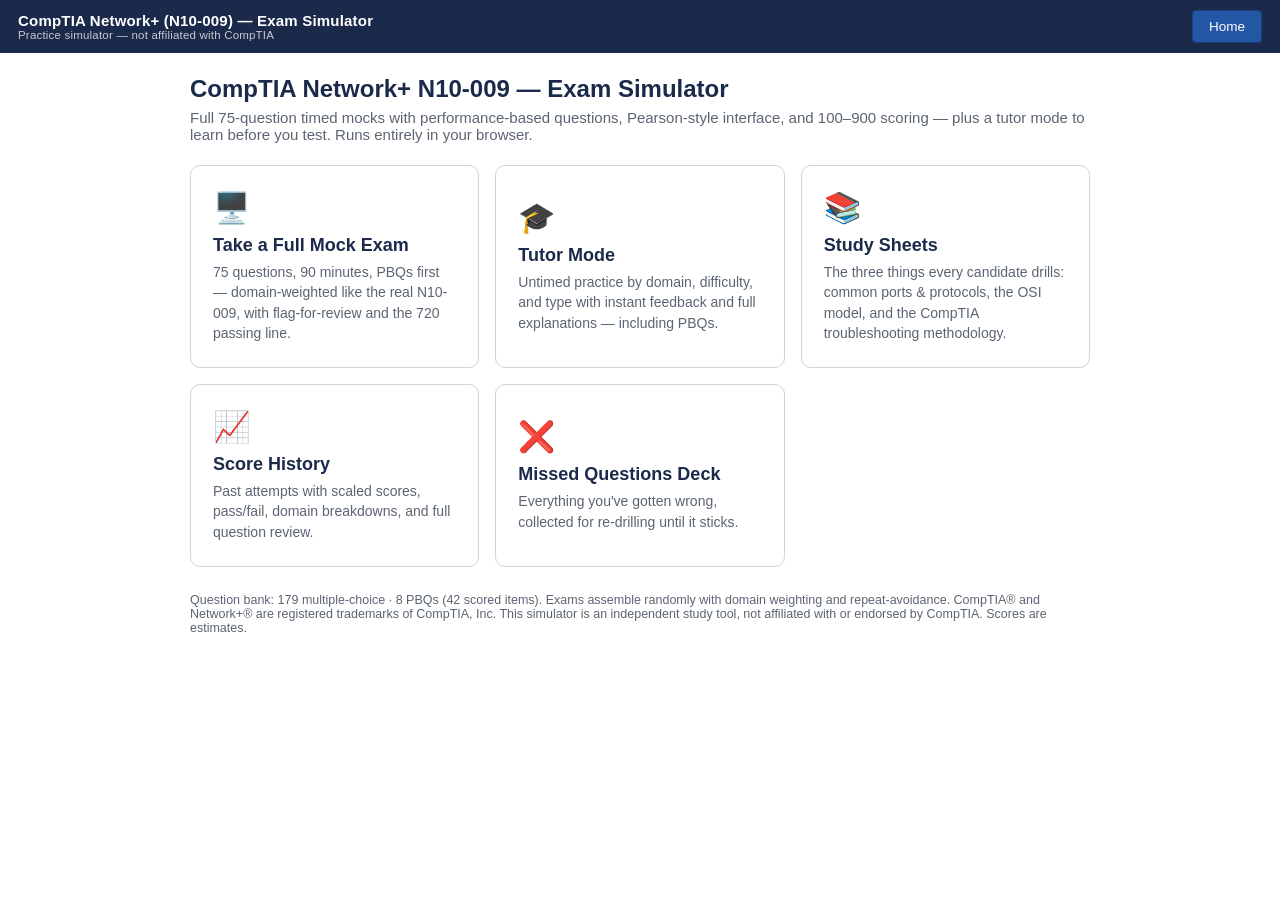
==== index.html @ 6cadab5e "Network+ N10-009 exam simulator: 75Q timed mocks with PBQs, tutor mode, 100-900 scoring" ====
<!DOCTYPE html>
<html lang="en">
<head>
<meta charset="UTF-8">
<meta name="viewport" content="width=device-width, initial-scale=1">
<title>Network+ Exam Simulator</title>
<link rel="stylesheet" href="css/style.css">
</head>
<body>
<div id="app"></div>

<!-- Question bank -->
<script src="data/d1-concepts.js"></script>
<script src="data/d2-implementation.js"></script>
<script src="data/d3-operations.js"></script>
<script src="data/d4-security.js"></script>
<script src="data/d5-troubleshooting.js"></script>
<script src="data/pbqs.js"></script>

<!-- App -->
<script src="js/scoring.js"></script>
<script src="js/pbq.js"></script>
<script src="js/exam.js"></script>
<script src="js/results.js"></script>
<script src="js/tutor.js"></script>
<script src="js/app.js"></script>
</body>
</html>
---- css/style.css ----
/* Network+ Exam Simulator — Pearson VUE-style UI */

:root {
  --head: #1b2a4a;
  --head-dark: #12203a;
  --accent: #2456a6;
  --accent-light: #3a6fc4;
  --strip: #eef1f5;
  --strip-border: #cdd4dd;
  --ink: #16181c;
  --muted: #5b6572;
  --paper: #ffffff;
  --page: #f4f6f8;
  --good: #1d7a3e;
  --bad: #b02a2a;
  --flag: #d97e00;
  --pass: #1d7a3e;
  --fail: #b02a2a;
}

* { box-sizing: border-box; }

html, body {
  margin: 0; padding: 0; height: 100%;
  font-family: "Segoe UI", Arial, Helvetica, sans-serif;
  font-size: 16px;
  color: var(--ink);
  background: var(--page);
}

#app { height: 100%; display: flex; flex-direction: column; }
button { font-family: inherit; cursor: pointer; }

/* ---------- header ---------- */

.topbar {
  background: var(--head);
  color: #fff;
  display: flex;
  align-items: center;
  justify-content: space-between;
  padding: 10px 18px;
  min-height: 52px;
  gap: 10px;
  flex-wrap: wrap;
}
.topbar .brand { font-size: 15px; font-weight: 600; letter-spacing: .2px; }
.topbar .brand small { display: block; font-weight: 400; font-size: 11.5px; opacity: .75; }
.topbar .meta { display: flex; gap: 22px; align-items: center; font-size: 14px; }
.topbar .meta .lbl { font-size: 11px; opacity: .75; display: block; }
.topbar .meta strong { font-variant-numeric: tabular-nums; }
.timer-low { color: #ffb3b3; animation: blink 1s steps(2) infinite; }
@keyframes blink { 50% { opacity: .4; } }

.tbtn {
  background: var(--accent);
  color: #fff;
  border: 1px solid #1a3f7d;
  border-radius: 4px;
  padding: 8px 16px;
  font-size: 13.5px;
}
.tbtn:hover { background: var(--accent-light); }

/* ---------- exam stage ---------- */

.stage { flex: 1; overflow: auto; background: var(--paper); }
.stage-inner { max-width: 960px; margin: 0 auto; padding: 22px 30px 90px; }

.flagrow {
  display: flex; align-items: center; gap: 8px;
  padding: 8px 0 14px; border-bottom: 1px solid var(--strip-border); margin-bottom: 18px;
  font-size: 14px; color: var(--muted);
}
.flagrow input { width: 17px; height: 17px; accent-color: var(--flag); }
.flagrow label { cursor: pointer; user-select: none; }
.flagrow .qnum { margin-left: auto; font-weight: 600; color: var(--ink); }

.qtext { font-size: 16.5px; line-height: 1.6; }
.qtext p { margin: 0 0 12px; }
.selecttwo { font-weight: 700; }

.terminal {
  background: #101418; color: #d7e2ea;
  font-family: Consolas, "Courier New", monospace;
  font-size: 13.5px; line-height: 1.5;
  border-radius: 6px; padding: 14px 16px; margin: 12px 0;
  white-space: pre; overflow-x: auto;
}

.figure { text-align: center; margin: 14px 0; }
.figure svg { max-width: 100%; height: auto; }

/* ---------- choices ---------- */

.choices { margin-top: 16px; display: flex; flex-direction: column; gap: 5px; }
.choice {
  display: flex; align-items: flex-start; gap: 12px;
  padding: 10px 12px;
  border: 1px solid var(--strip-border);
  border-radius: 5px;
  background: #fff;
  font-size: 15.5px; line-height: 1.45;
  text-align: left; width: 100%;
  color: var(--ink);
}
.choice:hover { background: #f2f6fb; }
.choice.selected { background: #dcebfa; border-color: #8db4e2; }
.choice .letter {
  flex: 0 0 auto; width: 26px; height: 26px; border-radius: 50%;
  border: 2px solid #556; display: flex; align-items: center; justify-content: center;
  font-size: 13px; font-weight: 700; background: #fff;
}
.choice.multi .letter { border-radius: 5px; }
.choice.selected .letter { background: var(--head); color: #fff; border-color: var(--head); }
.choice.correct { background: #e2f3e6; border-color: #8fc79c; }
.choice.wrongpick { background: #fbe3e3; border-color: #e2a9a9; }

/* ---------- PBQ ---------- */

.pbq-title { font-size: 18px; font-weight: 700; margin: 0 0 10px; color: var(--head); }
.pbq-note { font-size: 13px; color: var(--muted); font-style: italic; margin-bottom: 14px; }
.pbq-items { margin-top: 18px; display: flex; flex-direction: column; gap: 12px; }
.pbq-item {
  display: grid; grid-template-columns: minmax(180px, 1fr) minmax(200px, 1.2fr);
  gap: 14px; align-items: center;
  padding: 10px 14px;
  border: 1px solid var(--strip-border); border-radius: 6px; background: #fafbfd;
  font-size: 15px;
}
.pbq-item select, .pbq-item input[type=text] {
  font-size: 14.5px; padding: 8px 10px;
  border: 1.5px solid #9aa5b2; border-radius: 4px; background: #fff; width: 100%;
}
.pbq-item.ok { border-color: #8fc79c; background: #eef8f0; }
.pbq-item.bad { border-color: #e2a9a9; background: #fdf1f1; }
.pbq-item .verdict { font-size: 13px; font-weight: 700; }
.pbq-item .verdict.ok { color: var(--good); }
.pbq-item .verdict.bad { color: var(--bad); }
@media (max-width: 640px) { .pbq-item { grid-template-columns: 1fr; } }

/* ---------- footer nav ---------- */

.examfoot {
  position: sticky; bottom: 0;
  background: var(--strip);
  border-top: 1px solid var(--strip-border);
  display: flex; justify-content: space-between; align-items: center;
  padding: 12px 22px;
  gap: 10px;
}
.examfoot .grp { display: flex; gap: 10px; }
.fbtn {
  background: #fff; color: var(--head);
  border: 1.5px solid var(--head);
  border-radius: 5px; padding: 10px 22px;
  font-size: 14.5px; font-weight: 600;
}
.fbtn:hover:not(:disabled) { background: #e8eef7; }
.fbtn:disabled { opacity: .4; cursor: default; }
.fbtn.primary { background: var(--head); color: #fff; }
.fbtn.primary:hover { background: var(--head-dark); }
.fbtn.danger { border-color: var(--bad); color: var(--bad); }
.fbtn.danger:hover { background: #fbe9e9; }

/* ---------- review screen ---------- */

.rev-filters { display: flex; gap: 8px; margin: 14px 0; flex-wrap: wrap; }
.rev-filters button {
  border: 1.5px solid var(--strip-border); background: #fff;
  border-radius: 999px; padding: 7px 18px; font-size: 13.5px;
}
.rev-filters button.on { background: var(--head); color: #fff; border-color: var(--head); }

.rev-grid { display: grid; grid-template-columns: repeat(auto-fill, minmax(150px, 1fr)); gap: 8px; }
.rev-cell {
  border: 1px solid var(--strip-border); border-radius: 6px;
  padding: 10px 12px; background: #fff; text-align: left;
  font-size: 13.5px; line-height: 1.4;
}
.rev-cell:hover { background: #f2f6fb; }
.rev-cell .st { display: block; font-size: 12px; color: var(--muted); }
.rev-cell.answered .st { color: var(--good); }
.rev-cell.incomplete .st { color: var(--bad); font-weight: 600; }
.rev-cell .fl { color: var(--flag); }

/* ---------- generic screens ---------- */

.screen-title { font-size: 24px; margin: 0 0 6px; color: var(--head); }
.screen-sub { color: var(--muted); margin: 0 0 22px; font-size: 15px; }

.card {
  background: #fff; border: 1px solid var(--strip-border); border-radius: 8px;
  padding: 20px 24px; margin-bottom: 16px;
}
.card h3 { margin: 0 0 10px; font-size: 16.5px; color: var(--head); }
.card p, .card li { font-size: 14.5px; line-height: 1.55; }

.bigbtn {
  background: var(--head); color: #fff; border: none; border-radius: 6px;
  padding: 13px 26px; font-size: 15.5px; font-weight: 600;
}
.bigbtn:hover { background: var(--head-dark); }
.bigbtn.secondary { background: #fff; color: var(--head); border: 2px solid var(--head); }
.bigbtn.secondary:hover { background: #eef2f8; }
.btnrow { display: flex; gap: 12px; margin-top: 20px; flex-wrap: wrap; }

.home-grid { display: grid; grid-template-columns: repeat(auto-fit, minmax(250px, 1fr)); gap: 16px; margin-top: 22px; }
.home-tile {
  background: #fff; border: 1px solid var(--strip-border); border-radius: 10px;
  padding: 24px 22px; text-align: left; cursor: pointer;
  transition: box-shadow .12s, transform .12s;
}
.home-tile:hover { box-shadow: 0 4px 14px rgba(27,42,74,.18); transform: translateY(-2px); }
.home-tile .em { font-size: 30px; }
.home-tile h3 { margin: 10px 0 6px; color: var(--head); font-size: 18px; }
.home-tile p { margin: 0; color: var(--muted); font-size: 14px; line-height: 1.45; }

/* ---------- modal ---------- */

.modal-veil {
  position: fixed; inset: 0; background: rgba(10,16,30,.55);
  display: flex; align-items: center; justify-content: center; z-index: 100; padding: 20px;
}
.modal {
  background: #fff; border-radius: 8px; max-width: 620px; width: 100%;
  max-height: 84vh; overflow: auto; padding: 24px 28px;
  box-shadow: 0 12px 40px rgba(0,0,0,.35);
}
.modal h3 { margin: 0 0 12px; color: var(--head); }
.modal p, .modal li { font-size: 14.5px; line-height: 1.55; }

/* ---------- results ---------- */

.passbanner {
  border-radius: 10px; padding: 22px 26px; margin: 16px 0;
  color: #fff; display: flex; justify-content: space-between; align-items: center; flex-wrap: wrap; gap: 10px;
}
.passbanner.pass { background: var(--pass); }
.passbanner.fail { background: var(--fail); }
.passbanner .big { font-size: 34px; font-weight: 800; }
.passbanner .sub { font-size: 14px; opacity: .9; }

.score-cards { display: grid; grid-template-columns: repeat(auto-fit, minmax(170px, 1fr)); gap: 14px; margin: 18px 0; }
.score-card { background: #fff; border: 1px solid var(--strip-border); border-radius: 10px; padding: 16px 18px; text-align: center; }
.score-card .lbl { font-size: 12.5px; color: var(--muted); text-transform: uppercase; letter-spacing: .5px; }
.score-card .val { font-size: 34px; font-weight: 700; color: var(--head); line-height: 1.2; }
.score-card .pct { font-size: 13px; color: var(--muted); }

.tbar-row { display: grid; grid-template-columns: 230px 1fr 90px; align-items: center; gap: 10px; margin-bottom: 8px; font-size: 14px; }
.tbar-track { background: #e6eaef; border-radius: 4px; height: 16px; overflow: hidden; }
.tbar-fill { height: 100%; background: var(--accent); border-radius: 4px 0 0 4px; }
@media (max-width: 620px) { .tbar-row { grid-template-columns: 1fr; gap: 4px; } }

.rev-item { border: 1px solid var(--strip-border); border-radius: 8px; padding: 16px 20px; margin-bottom: 14px; background: #fff; }
.rev-item .rhead { display: flex; gap: 10px; align-items: baseline; margin-bottom: 8px; flex-wrap: wrap; font-size: 13.5px; color: var(--muted); }
.rev-item .rhead .ok { color: var(--good); font-weight: 700; }
.rev-item .rhead .no { color: var(--bad); font-weight: 700; }
.rev-item .rhead .part { color: var(--flag); font-weight: 700; }
.expl { background: #f4f8fc; border-left: 4px solid var(--accent); padding: 10px 14px; margin-top: 10px; font-size: 14.5px; line-height: 1.55; }
.expl .tip { margin-top: 8px; color: #6b4e00; }

.attempt-row { display: flex; justify-content: space-between; align-items: center; background: #fff; border: 1px solid var(--strip-border); border-radius: 8px; padding: 12px 18px; margin-bottom: 10px; font-size: 14.5px; gap: 10px; flex-wrap: wrap; }
.linkish { background: none; border: none; color: var(--accent); text-decoration: underline; font-size: 13.5px; padding: 2px 4px; }

/* ---------- tutor ---------- */

.tutor-filters { display: flex; gap: 12px; flex-wrap: wrap; margin: 14px 0 6px; }
.tutor-filters select { font-size: 14.5px; padding: 7px 10px; border: 1px solid var(--strip-border); border-radius: 5px; background: #fff; }
.feedback-banner { border-radius: 6px; padding: 10px 16px; font-weight: 700; margin-top: 16px; font-size: 15.5px; }
.feedback-banner.good { background: #e2f3e6; color: var(--good); }
.feedback-banner.bad { background: #fbe3e3; color: var(--bad); }
.feedback-banner.part { background: #fdf3e2; color: #8a5a00; }

.pill { display: inline-block; font-size: 12px; padding: 2px 10px; border-radius: 999px; background: var(--strip); color: #334; margin-right: 6px; }

.sheet-table { border-collapse: collapse; width: 100%; font-size: 14px; margin: 10px 0; }
.sheet-table th, .sheet-table td { border: 1px solid var(--strip-border); padding: 6px 12px; text-align: left; }
.sheet-table th { background: var(--strip); }

.footnote { color: var(--muted); font-size: 12.5px; margin-top: 26px; }
.trend svg { width: 100%; height: auto; display: block; }
.hidden { display: none !important; }
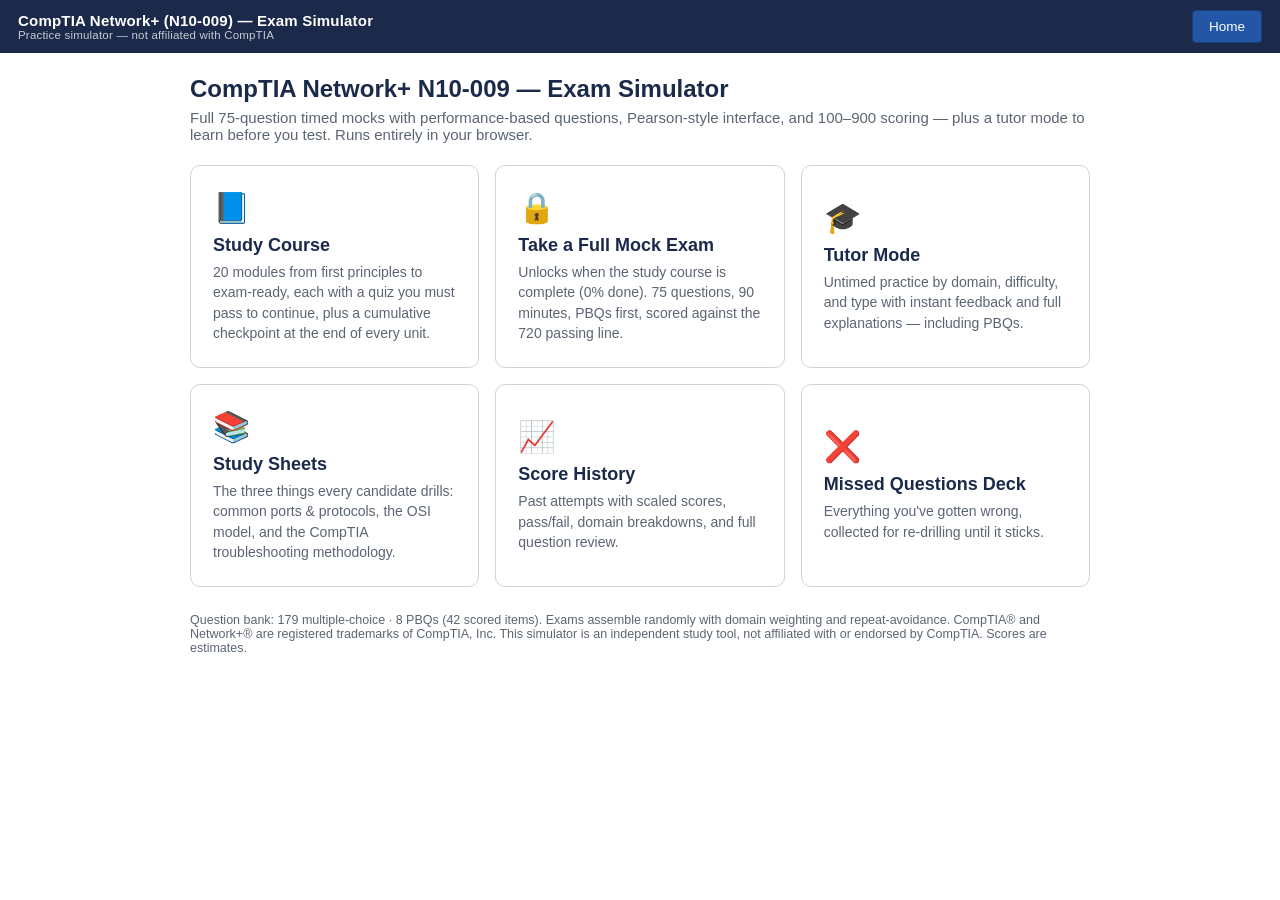
==== commit 096fc497: "Add 20-module study course with gated progression and cumulative checkpoints" ====
--- a/index.html
+++ b/index.html
@@ -17,12 +17,20 @@
 <script src="data/d5-troubleshooting.js"></script>
 <script src="data/pbqs.js"></script>
 
+<!-- Study course -->
+<script src="data/course-u1.js"></script>
+<script src="data/course-u2.js"></script>
+<script src="data/course-u3.js"></script>
+<script src="data/course-u4.js"></script>
+<script src="data/course-u5.js"></script>
+
 <!-- App -->
 <script src="js/scoring.js"></script>
 <script src="js/pbq.js"></script>
 <script src="js/exam.js"></script>
 <script src="js/results.js"></script>
 <script src="js/tutor.js"></script>
+<script src="js/course.js"></script>
 <script src="js/app.js"></script>
 </body>
 </html>
--- a/css/style.css
+++ b/css/style.css
@@ -281,3 +281,65 @@
 .footnote { color: var(--muted); font-size: 12.5px; margin-top: 26px; }
 .trend svg { width: 100%; height: auto; display: block; }
 .hidden { display: none !important; }
+
+/* ---------- course: syllabus rows ---------- */
+
+.mod-list { display: flex; flex-direction: column; gap: 6px; margin-top: 12px; }
+.mod-row {
+  display: flex; align-items: center; gap: 14px;
+  width: 100%; text-align: left;
+  padding: 12px 14px;
+  border: 1px solid var(--strip-border); border-radius: 7px;
+  background: #fff; font-size: 15px; color: var(--ink);
+}
+.mod-row:hover:not(.locked) { background: #f2f6fb; border-color: var(--accent); }
+.mod-row.locked { opacity: .55; cursor: not-allowed; background: #fafbfc; }
+.mod-row.done { background: #f2faf4; border-color: #b7ddc2; }
+.mod-row.next { border-color: var(--accent); border-width: 2px; box-shadow: 0 1px 6px rgba(36,86,166,.15); }
+.mod-ic { flex: 0 0 auto; width: 28px; height: 28px; border-radius: 50%; display: flex; align-items: center; justify-content: center; font-size: 13px; background: var(--strip); }
+.mod-row.done .mod-ic { background: var(--good); color: #fff; }
+.mod-row.next .mod-ic { background: var(--accent); color: #fff; }
+.mod-mid { flex: 1; display: flex; flex-direction: column; gap: 2px; min-width: 0; }
+.mod-title { font-weight: 600; }
+.mod-meta { font-size: 12.5px; color: var(--muted); }
+.mod-st { flex: 0 0 auto; font-size: 12.5px; color: var(--muted); font-weight: 600; }
+.mod-row.done .mod-st { color: var(--good); }
+
+/* ---------- course: lesson body ---------- */
+
+.lesson { font-size: 16px; line-height: 1.7; color: var(--ink); max-width: 760px; }
+.lesson h2 { font-size: 21px; color: var(--head); margin: 30px 0 10px; padding-bottom: 6px; border-bottom: 2px solid var(--strip); }
+.lesson h3 { font-size: 17px; color: var(--head); margin: 22px 0 8px; }
+.lesson p { margin: 0 0 14px; }
+.lesson ul, .lesson ol { margin: 0 0 14px; padding-left: 24px; }
+.lesson li { margin-bottom: 7px; }
+.lesson code {
+  background: #eef1f5; border: 1px solid #dde3ea; border-radius: 3px;
+  padding: 1px 6px; font-family: Consolas, monospace; font-size: 14px;
+}
+.lesson table { border-collapse: collapse; width: 100%; margin: 14px 0; font-size: 14.5px; }
+.lesson th, .lesson td { border: 1px solid var(--strip-border); padding: 7px 12px; text-align: left; vertical-align: top; }
+.lesson th { background: var(--strip); font-weight: 700; }
+.lesson .keybox {
+  background: #f4f8fc; border-left: 4px solid var(--accent);
+  padding: 12px 16px; margin: 16px 0; border-radius: 0 6px 6px 0;
+}
+.lesson .keybox strong:first-child { color: var(--head); }
+.lesson .warnbox {
+  background: #fdf6e9; border-left: 4px solid var(--flag);
+  padding: 12px 16px; margin: 16px 0; border-radius: 0 6px 6px 0;
+}
+.lesson .exambox {
+  background: #f2faf4; border-left: 4px solid var(--good);
+  padding: 12px 16px; margin: 16px 0; border-radius: 0 6px 6px 0;
+}
+.lesson .terminal { margin: 14px 0; }
+.lesson blockquote {
+  margin: 14px 0; padding: 10px 18px;
+  border-left: 3px solid var(--strip-border); color: var(--muted); font-style: italic;
+}
+.lesson .worked {
+  border: 1px solid var(--strip-border); border-radius: 8px;
+  padding: 14px 18px; margin: 16px 0; background: #fbfcfd;
+}
+.lesson .worked h4 { margin: 0 0 8px; font-size: 15px; color: var(--head); }
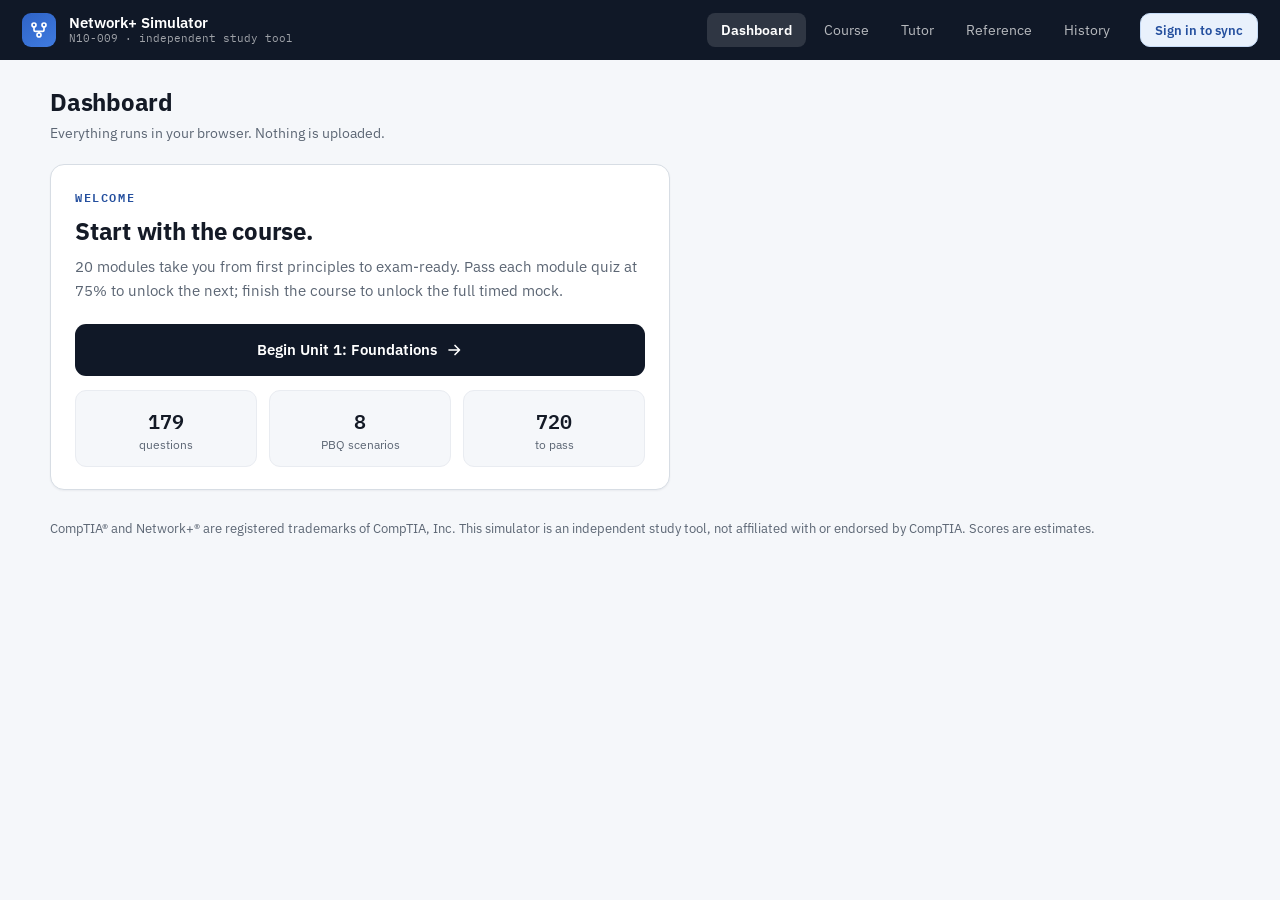
==== commit ecb2765f: "Port study-sync client to Network+: verbatim sync.js plus five app touches" ====
--- a/index.html
+++ b/index.html
@@ -31,6 +31,7 @@
 <script src="js/results.js"></script>
 <script src="js/tutor.js"></script>
 <script src="js/course.js"></script>
+<script src="js/sync.js"></script>
 <script src="js/app.js"></script>
 </body>
 </html>
--- a/css/style.css
+++ b/css/style.css
@@ -1,345 +1,1172 @@
-/* Network+ Exam Simulator — Pearson VUE-style UI */
+/* Network+ Exam Simulator - design system
+   Two modes, two temperatures: study is warm and motivating, exam is quiet and
+   strict. Values match the high-fidelity design source screen for screen.
+   Fonts are bundled locally (fonts/), no CDN, no network at runtime. */
+
+/* ================= fonts ================= */
+
+@font-face { font-family: "IBM Plex Sans"; font-style: normal; font-weight: 400;
+  src: url("../fonts/ibm-plex-sans-400.woff2") format("woff2"); font-display: swap; }
+@font-face { font-family: "IBM Plex Sans"; font-style: normal; font-weight: 500;
+  src: url("../fonts/ibm-plex-sans-500.woff2") format("woff2"); font-display: swap; }
+@font-face { font-family: "IBM Plex Sans"; font-style: normal; font-weight: 600;
+  src: url("../fonts/ibm-plex-sans-600.woff2") format("woff2"); font-display: swap; }
+@font-face { font-family: "IBM Plex Sans"; font-style: normal; font-weight: 700;
+  src: url("../fonts/ibm-plex-sans-700.woff2") format("woff2"); font-display: swap; }
+@font-face { font-family: "IBM Plex Mono"; font-style: normal; font-weight: 400;
+  src: url("../fonts/ibm-plex-mono-400.woff2") format("woff2"); font-display: swap; }
+@font-face { font-family: "IBM Plex Mono"; font-style: normal; font-weight: 500;
+  src: url("../fonts/ibm-plex-mono-500.woff2") format("woff2"); font-display: swap; }
+@font-face { font-family: "IBM Plex Mono"; font-style: normal; font-weight: 600;
+  src: url("../fonts/ibm-plex-mono-600.woff2") format("woff2"); font-display: swap; }
+
+/* ================= tokens ================= */
 
 :root {
-  --head: #1b2a4a;
-  --head-dark: #12203a;
-  --accent: #2456a6;
-  --accent-light: #3a6fc4;
-  --strip: #eef1f5;
-  --strip-border: #cdd4dd;
-  --ink: #16181c;
-  --muted: #5b6572;
   --paper: #ffffff;
-  --page: #f4f6f8;
-  --good: #1d7a3e;
-  --bad: #b02a2a;
-  --flag: #d97e00;
-  --pass: #1d7a3e;
-  --fail: #b02a2a;
-}
+  --sub: #f5f7fa;
+  --sub2: #eef1f6;
+  --faint: #e9ecf1;
+  --line: #d7dde4;
+  --page: #dde2e9;
+
+  --ink: #141a26;
+  --muted: #5c6674;
+
+  --headink: #101827;
+  --headink2: #1b2740;
+  --exam-head: #0d1420;
+
+  --accent: #2f63c6;
+  --accent2: #244f9e;
+  --accentsoft: #e9f1fc;
+  --accent-border: #c6dbf6;
+
+  --good: #177a44;  --goodsoft: #e6f4ec;  --good-border: #b6ddc4;
+  --good-tint: #f4faf6; --good-chip: #cfe8d8; --good-row: #d6ebdd;
+  --bad: #b32d2d;   --badsoft: #fbeaea;   --bad-border: #e2b4b4;
+  --amber: #b0710a; --ambersoft: #fbf1dd; --amber-border: #ecd3a2;
+  --amber-soft-border: #f0d9b3;
+  --teal: #127a86;
+
+  --r-frame: 16px; --r-card: 14px; --r-ctl: 10px; --r-input: 8px; --r-pill: 999px;
+
+  --shadow-card: 0 1px 2px rgba(16, 24, 40, .05);
+  --shadow-frame: 0 1px 2px rgba(16, 24, 40, .05), 0 18px 40px -20px rgba(16, 24, 40, .22);
+  --shadow-modal: 0 24px 60px rgba(0, 0, 0, .4);
+
+  --focus-ring: 0 0 0 3px rgba(47, 99, 198, .45);
+
+  --mo-micro: 130ms;
+  --mo-state: 220ms;
+  --mo-screen: 300ms;
+  --ease-out: cubic-bezier(.2, .7, .3, 1);
+  --ease-in: cubic-bezier(.5, 0, .8, .4);
+
+  --font-sans: "IBM Plex Sans", system-ui, -apple-system, "Segoe UI", Roboto, sans-serif;
+  --font-mono: "IBM Plex Mono", ui-monospace, Consolas, "Courier New", monospace;
+}
+
+/* ================= base ================= */
 
 * { box-sizing: border-box; }
 
 html, body {
   margin: 0; padding: 0; height: 100%;
-  font-family: "Segoe UI", Arial, Helvetica, sans-serif;
+  font-family: var(--font-sans);
   font-size: 16px;
   color: var(--ink);
-  background: var(--page);
+  background: var(--sub);
+  -webkit-font-smoothing: antialiased;
 }
 
 #app { height: 100%; display: flex; flex-direction: column; }
+
 button { font-family: inherit; cursor: pointer; }
-
-/* ---------- header ---------- */
-
-.topbar {
-  background: var(--head);
-  color: #fff;
-  display: flex;
-  align-items: center;
-  justify-content: space-between;
-  padding: 10px 18px;
-  min-height: 52px;
-  gap: 10px;
-  flex-wrap: wrap;
-}
-.topbar .brand { font-size: 15px; font-weight: 600; letter-spacing: .2px; }
-.topbar .brand small { display: block; font-weight: 400; font-size: 11.5px; opacity: .75; }
-.topbar .meta { display: flex; gap: 22px; align-items: center; font-size: 14px; }
-.topbar .meta .lbl { font-size: 11px; opacity: .75; display: block; }
-.topbar .meta strong { font-variant-numeric: tabular-nums; }
-.timer-low { color: #ffb3b3; animation: blink 1s steps(2) infinite; }
-@keyframes blink { 50% { opacity: .4; } }
-
-.tbtn {
-  background: var(--accent);
-  color: #fff;
-  border: 1px solid #1a3f7d;
-  border-radius: 4px;
-  padding: 8px 16px;
-  font-size: 13.5px;
-}
-.tbtn:hover { background: var(--accent-light); }
-
-/* ---------- exam stage ---------- */
-
-.stage { flex: 1; overflow: auto; background: var(--paper); }
-.stage-inner { max-width: 960px; margin: 0 auto; padding: 22px 30px 90px; }
-
+input, select, textarea { font-family: inherit; }
+
+:focus-visible { outline: none; box-shadow: var(--focus-ring); border-radius: 6px; }
+button:disabled { opacity: .5; cursor: not-allowed; }
+
+.icon { flex: 0 0 auto; }
+.mono { font-family: var(--font-mono); }
+.hidden { display: none !important; }
+
+/* ================= study chrome ================= */
+
+.tophead {
+  display: flex; align-items: center; justify-content: space-between;
+  gap: 16px; padding: 0 22px; height: 60px; flex: 0 0 auto;
+  background: var(--headink); color: #fff;
+}
+.tophead .brandwrap { display: flex; align-items: center; gap: 13px; min-width: 0; }
+.tophead .logo {
+  width: 34px; height: 34px; flex: 0 0 auto; border-radius: 9px;
+  background: linear-gradient(150deg, var(--accent), #3f7be0);
+  display: flex; align-items: center; justify-content: center; color: #fff;
+}
+.tophead .names { line-height: 1.15; min-width: 0; }
+.tophead .pname { font-size: 14.5px; font-weight: 600; white-space: nowrap; }
+.tophead .psub {
+  font-family: var(--font-mono); font-size: 11px;
+  opacity: .6; white-space: nowrap;
+}
+.topnav { display: flex; align-items: center; gap: 4px; flex-wrap: wrap; }
+.topnav button {
+  background: none; border: none; color: rgba(255, 255, 255, .7);
+  font-size: 13.5px; padding: 8px 14px; border-radius: 8px;
+  transition: background var(--mo-micro) var(--ease-out), color var(--mo-micro) var(--ease-out);
+}
+.topnav button:hover { color: #fff; background: rgba(255, 255, 255, .08); }
+.topnav button.on { background: rgba(255, 255, 255, .13); color: #fff; font-weight: 600; }
+
+/* ---- sync ---- */
+.topright { display: flex; align-items: center; gap: 16px; min-width: 0; }
+.syncwrap { display: flex; align-items: center; gap: 10px; }
+.syncwrap .syncbtn { min-height: 34px; padding: 7px 14px; font-size: 13px; }
+.syncwrap .syncnote {
+  font-family: var(--font-mono); font-size: 11px; color: var(--amber);
+  white-space: nowrap;
+}
+.syncpill {
+  display: inline-flex; align-items: center; gap: 8px;
+  background: rgba(255, 255, 255, .08); border: 1px solid rgba(255, 255, 255, .14);
+  color: #fff; border-radius: var(--r-pill); padding: 6px 13px 6px 11px;
+  font-size: 13px; font-weight: 600; max-width: 190px;
+  transition: background var(--mo-micro) var(--ease-out);
+}
+.syncpill:hover { background: rgba(255, 255, 255, .14); }
+.syncpill .u { overflow: hidden; text-overflow: ellipsis; white-space: nowrap; }
+.syncpill .dot { width: 8px; height: 8px; border-radius: 50%; flex: 0 0 auto; background: var(--muted); }
+.syncpill .dot.idle { background: var(--good); }
+.syncpill .dot.offline { background: var(--muted); }
+.syncpill .dot.error { background: var(--bad); }
+.syncpill .dot.syncing { background: var(--amber); animation: syncpulse 1s var(--ease-out) infinite; }
+@keyframes syncpulse { 50% { opacity: .3; } }
+
+/* auth modal (Task 6) */
+.authtabs { display: flex; gap: 6px; margin-bottom: 16px; }
+.authtabs button {
+  flex: 1; padding: 9px; border-radius: var(--r-input); border: 1px solid var(--line);
+  background: var(--sub); color: var(--muted); font-size: 13.5px; font-weight: 600;
+}
+.authtabs button.on { background: var(--accentsoft); border-color: var(--accent-border); color: var(--accent2); }
+.authfield { margin-bottom: 12px; }
+.authfield label { display: block; font-size: 12.5px; font-weight: 600; color: var(--ink); margin-bottom: 5px; }
+.authfield input {
+  width: 100%; padding: 10px 12px; border: 1px solid var(--line);
+  border-radius: var(--r-input); font-size: 14px; background: var(--paper); color: var(--ink);
+}
+/* segmented six-cell PIN entry: cells are visual only; one opacity:0 input
+   sits over the whole row as the source of truth + full-width hit target */
+.pinfield .pin-wrap { position: relative; display: inline-block; }
+.pin-cells { display: flex; gap: 8px; }
+.pin-cell {
+  width: 42px; height: 42px;
+  display: flex; align-items: center; justify-content: center;
+  border: 1px solid var(--line); background: var(--paper);
+  border-radius: var(--r-input);
+  font-family: var(--font-mono); font-size: 20px; line-height: 1; color: var(--ink);
+  transition: border-color var(--mo-micro) var(--ease-out), box-shadow var(--mo-micro) var(--ease-out),
+    background-color var(--mo-micro) var(--ease-out);
+}
+/* masked cell: larger, soft-gray dot (bank PIN-pad look). The briefly-revealed
+   real digit keeps the base --ink color + 20px size for contrast. */
+.pin-cell.masked { color: var(--muted); font-size: 30px; }
+.pin-cell.active { border-color: var(--accent); background: var(--accentsoft); box-shadow: var(--focus-ring); }
+.pin-wrap input.pin-input {
+  position: absolute; inset: 0; width: 100%; height: 100%;
+  margin: 0; padding: 0; border: 0; background: transparent;
+  opacity: 0; caret-color: transparent; cursor: text; font-size: 16px; /* 16px avoids iOS focus zoom */
+}
+.autherr { color: var(--bad); font-size: 12.5px; margin: 4px 0 0; min-height: 1em; }
+.authlink { margin-top: 4px; }
+.ts-container { margin: 10px 0; min-height: 0; }
+.recovery-code {
+  font-family: var(--font-mono); font-size: 22px; font-weight: 600; letter-spacing: .12em;
+  text-align: center; padding: 16px; margin: 14px 0;
+  background: var(--sub); border: 1px solid var(--line); border-radius: var(--r-input);
+  word-break: break-all;
+}
+.recovery-warn { color: var(--amber); font-size: 13px; }
+.syncmeta { color: var(--muted); font-size: 13px; }
+
+/* breadcrumb bar */
+.crumb {
+  display: flex; align-items: center; gap: 11px;
+  height: 56px; flex: 0 0 auto; padding: 0 22px;
+  background: var(--headink); color: #fff; font-size: 13.5px;
+}
+.crumb button {
+  display: inline-flex; align-items: center; gap: 8px;
+  background: none; border: none; color: rgba(255, 255, 255, .6);
+  font-size: 13.5px; padding: 6px 6px; border-radius: 7px;
+}
+.crumb button:hover { color: #fff; background: rgba(255, 255, 255, .08); }
+.crumb .sep { opacity: .4; }
+.crumb .cur { font-weight: 600; }
+.crumb .right {
+  margin-left: auto; font-family: var(--font-mono);
+  font-size: 12px; opacity: .75;
+}
+
+/* exam chrome: flat, quieter */
+.examhead {
+  display: flex; align-items: center; justify-content: space-between;
+  gap: 16px; padding: 0 22px; height: 54px; flex: 0 0 auto;
+  background: var(--exam-head); color: #fff;
+}
+.examhead .etitle { font-size: 13.5px; font-weight: 600; }
+.examhead .enote {
+  font-family: var(--font-mono); font-size: 10.5px;
+  color: rgba(255, 255, 255, .45);
+}
+.examhead .readouts { display: flex; align-items: center; gap: 26px; }
+.examhead .ro { text-align: right; }
+.examhead .ro .lbl {
+  display: block; font-size: 10px; text-transform: uppercase;
+  letter-spacing: .1em; color: rgba(255, 255, 255, .5);
+}
+.examhead .ro .val {
+  font-family: var(--font-mono); font-size: 18px; font-weight: 600;
+  font-variant-numeric: tabular-nums;
+}
+.timer-low { color: #ff9a9a; font-weight: 700; animation: blink 1s steps(2) infinite; }
+.timer-low-lbl { color: #ffb3b3 !important; }
+@keyframes blink { 50% { opacity: .32; } }
+
+/* 3px progress hairline */
+.hairline { height: 3px; flex: 0 0 auto; background: #e3e7ec; }
+.hairline > i {
+  display: block; height: 100%; background: var(--accent);
+  transition: width var(--mo-state) var(--ease-out);
+}
+
+/* low-time live banner, sits under the hairline */
+.lowtime {
+  display: flex; align-items: center; gap: 10px; flex: 0 0 auto;
+  background: var(--badsoft); border-bottom: 1px solid var(--bad-border);
+  color: var(--bad); padding: 11px 22px;
+  font-size: 13.5px; font-weight: 600;
+}
+
+/* ================= stage ================= */
+
+.stage { flex: 1; overflow: auto; background: var(--sub); }
+.stage-inner { max-width: 980px; margin: 0 auto; padding: 26px 30px 40px; }
+.stage-inner.wide { max-width: 1240px; }
+.stage-inner.reader { max-width: 800px; padding: 34px 30px 40px; }
+.screen-in { animation: dashin var(--mo-screen) var(--ease-out) both; }
+@keyframes dashin { from { opacity: 0; transform: translateY(8px); } }
+
+.screen-title { font-size: 24px; font-weight: 700; letter-spacing: -.01em; margin: 0 0 4px; }
+/* Headings receive focus on screen change for screen-reader users; that should
+   move the cursor, not paint a focus ring. */
+.screen-title:focus, .screen-title:focus-visible,
+.lesson-h1:focus, .lesson-h1:focus-visible { outline: none; box-shadow: none; }
+.screen-sub { color: var(--muted); font-size: 14px; line-height: 1.6; margin: 0 0 20px; }
+.footnote { color: var(--muted); font-size: 12.5px; line-height: 1.6; margin-top: 28px; }
+.eyebrow {
+  font-family: var(--font-mono); font-size: 11.5px; font-weight: 600;
+  text-transform: uppercase; letter-spacing: .14em; color: var(--accent2);
+}
+
+/* ================= buttons ================= */
+
+.btn {
+  display: inline-flex; align-items: center; justify-content: center; gap: 9px;
+  min-height: 44px; padding: 13px 20px;
+  border-radius: var(--r-ctl); border: 1px solid transparent;
+  background: var(--headink); color: #fff;
+  font-size: 14.5px; font-weight: 600; line-height: 1;
+  transition: background var(--mo-micro) var(--ease-out),
+              border-color var(--mo-micro) var(--ease-out);
+}
+.btn:hover:not(:disabled) { background: #1c2740; }
+.btn.exam { background: var(--exam-head); }
+.btn.exam:hover:not(:disabled) { background: #18202f; }
+.btn.secondary { background: var(--paper); border-color: var(--line); color: var(--ink); }
+.btn.secondary:hover:not(:disabled) { background: #f2f6fb; }
+.btn.soft { background: var(--accentsoft); border-color: var(--accent-border); color: var(--accent2); }
+.btn.soft:hover:not(:disabled) { background: #ddebfb; }
+.btn.accent { background: var(--accent); color: #fff; }
+.btn.accent:hover:not(:disabled) { background: var(--accent2); }
+.btn.danger { background: var(--bad); color: #fff; }
+.btn.danger:hover:not(:disabled) { background: #9d2626; }
+.btn.danger-outline { background: var(--paper); border-color: var(--bad-border); color: var(--bad); }
+.btn.danger-outline:hover:not(:disabled) { background: var(--badsoft); }
+.btn.good { background: var(--good); color: #fff; }
+.btn.good:hover:not(:disabled) { background: #14663a; }
+.btn.white { background: #fff; color: var(--headink); }
+.btn.white:hover:not(:disabled) { background: #eef2f8; }
+.btn.wide { width: 100%; }
+.btn.big { padding: 16px; border-radius: 11px; font-size: 15px; }
+.btnrow { display: flex; gap: 12px; margin-top: 20px; flex-wrap: wrap; }
+
+.linkish {
+  background: none; border: none; color: var(--accent2);
+  font-size: 13px; font-weight: 600; padding: 6px 8px; border-radius: 6px;
+}
+.linkish:hover { background: var(--accentsoft); }
+
+/* ================= cards, pills, callouts ================= */
+
+.card {
+  background: var(--paper); border: 1px solid var(--line);
+  border-radius: var(--r-card); box-shadow: var(--shadow-card);
+  padding: 22px 24px; margin-bottom: 16px;
+}
+.card > h3 { margin: 0 0 14px; font-size: 16px; font-weight: 600; }
+.card p, .card li { font-size: 14.5px; line-height: 1.6; }
+.card > p:last-child { margin-bottom: 0; }
+.cardhead {
+  display: flex; align-items: center; justify-content: space-between;
+  gap: 12px; margin-bottom: 16px;
+}
+.cardhead h3 { margin: 0; font-size: 16px; font-weight: 600; }
+.cardhead .note { font-size: 13px; color: var(--accent2); font-weight: 600; }
+
+.pill {
+  display: inline-flex; align-items: center; gap: 5px;
+  font-family: var(--font-mono); font-size: 11.5px;
+  background: var(--sub2); border: 1px solid var(--faint);
+  border-radius: 6px; padding: 3px 9px; color: #3d4756;
+  white-space: nowrap;
+}
+.pill.good { background: var(--goodsoft); border-color: var(--good-chip); color: var(--good); font-weight: 600; }
+.pill.bad { background: var(--badsoft); border-color: var(--bad-border); color: var(--bad); font-weight: 600; }
+.pill.amber { background: var(--ambersoft); border-color: var(--amber-soft-border); color: var(--amber); font-weight: 600; }
+.pill.accent { background: var(--accentsoft); border-color: var(--accent-border); color: var(--accent2); font-weight: 600; }
+.pillrow { display: flex; gap: 6px; flex-wrap: wrap; margin-bottom: 16px; }
+
+.lockpill {
+  display: inline-flex; align-items: center; gap: 7px;
+  font-size: 12.5px; font-weight: 600; color: var(--muted);
+  background: var(--sub2); border: 1px solid var(--line);
+  padding: 5px 11px; border-radius: var(--r-pill);
+}
+.lockpill.good { background: var(--goodsoft); border-color: var(--good-chip); color: var(--good); }
+
+.expl {
+  background: var(--sub); border-left: 4px solid var(--accent);
+  border-radius: 0 8px 8px 0; padding: 12px 16px; margin-top: 12px;
+  font-size: 14.5px; line-height: 1.55;
+}
+.expl .tip { margin-top: 8px; color: var(--amber); }
+
+/* ================= dashboard ================= */
+
+.dash { display: grid; grid-template-columns: 1.9fr minmax(300px, 1fr); gap: 24px; align-items: start; }
+.dash-main { display: flex; flex-direction: column; gap: 20px; min-width: 0; }
+.dash-rail { display: flex; flex-direction: column; gap: 16px; }
+@media (max-width: 900px) { .dash { grid-template-columns: 1fr; } }
+
+.hero {
+  position: relative; overflow: hidden;
+  background: linear-gradient(135deg, var(--headink), var(--headink2));
+  border-radius: var(--r-frame); padding: 26px 28px; color: #fff;
+}
+.hero::before {
+  content: ""; position: absolute; right: -40px; top: -40px;
+  width: 220px; height: 220px; border-radius: 50%;
+  background: radial-gradient(circle, rgba(63, 123, 224, .35), transparent 68%);
+}
+.hero .inner { position: relative; }
+.hero .eyebrow { color: #9db6e6; }
+.hero .split {
+  display: flex; align-items: flex-end; justify-content: space-between;
+  gap: 20px; margin-top: 12px; flex-wrap: wrap;
+}
+.hero .unit { font-size: 13px; color: #b9c4da; margin-bottom: 4px; }
+.hero h2 { margin: 0; font-size: 27px; font-weight: 700; letter-spacing: -.01em; line-height: 1.15; }
+.hero .meta {
+  display: flex; align-items: center; gap: 16px; flex-wrap: wrap;
+  margin-top: 12px; font-size: 13px; color: #c3cee2;
+}
+.hero .meta span { display: inline-flex; align-items: center; gap: 6px; }
+
+/* mock-exam readiness */
+.units { display: flex; gap: 6px; margin-bottom: 10px; }
+.units .u { flex: 1; }
+.units .useg { height: 12px; border-radius: 6px; background: var(--sub2); border: 1px solid var(--faint); }
+.units .u.done .useg { background: var(--good); border-color: var(--good); }
+.units .u.cur .useg { border-color: transparent; }
+.units .ulbl {
+  display: block; text-align: center; margin-top: 6px;
+  font-family: var(--font-mono); font-size: 10.5px; color: var(--muted);
+}
+.units .u.done .ulbl { color: var(--good); font-weight: 600; }
+.units .u.cur .ulbl { color: var(--accent2); font-weight: 600; }
+
+.readyfoot {
+  display: flex; align-items: baseline; justify-content: space-between;
+  gap: 14px; margin-top: 14px;
+}
+.readyfoot .msg { font-size: 13.5px; color: var(--muted); }
+.readyfoot .num { font-family: var(--font-mono); white-space: nowrap; }
+.readyfoot .num b { font-size: 22px; font-weight: 700; color: var(--ink); }
+.readyfoot .num span { font-size: 13px; color: var(--muted); }
+
+/* recent quiz performance. The plot is its own fixed-height box so the 75% pass
+   line can be positioned against it exactly. */
+.qchart { padding-top: 14px; }
+.qplot {
+  position: relative;
+  display: flex; align-items: flex-end; gap: 12px;
+  height: 96px;
+}
+.qplot .qb { flex: 1; display: flex; justify-content: center; align-items: flex-end; height: 100%; }
+.qplot .bar {
+  width: 100%; max-width: 46px; min-height: 4px;
+  background: var(--good); border-radius: 6px 6px 0 0;
+  transition: height var(--mo-state) var(--ease-out);
+}
+.qplot .qb.fail .bar { background: var(--bad); }
+.qplot .qb.latest .bar { background: var(--accent); }
+.qplot .passline {
+  position: absolute; left: 0; right: 0; bottom: 75%;
+  border-top: 1px dashed var(--good); pointer-events: none;
+}
+.qlabels { display: flex; gap: 12px; margin-top: 8px; }
+.qlabels span {
+  flex: 1; text-align: center;
+  font-family: var(--font-mono); font-size: 11px; color: var(--muted);
+}
+.takeaway { font-size: 12.5px; color: var(--muted); margin-top: 6px; line-height: 1.5; }
+
+/* rail: struggling */
+.railhead { display: flex; align-items: center; gap: 10px; }
+.railhead .tile {
+  width: 38px; height: 38px; flex: 0 0 auto; border-radius: 10px;
+  display: flex; align-items: center; justify-content: center;
+}
+.railhead .tile.bad { background: var(--badsoft); color: var(--bad); }
+.railhead .tile.good { background: var(--goodsoft); color: var(--good); }
+.railhead .lbl { font-size: 13px; color: var(--muted); }
+.railhead .val { font-size: 15px; font-weight: 600; }
+
+/* rail: course map */
+.cmap { display: flex; flex-direction: column; gap: 11px; }
+.cmap .row { display: flex; align-items: center; gap: 11px; font-size: 13.5px; }
+.cmap .dot {
+  width: 22px; height: 22px; flex: 0 0 auto; border-radius: 50%;
+  display: inline-flex; align-items: center; justify-content: center;
+  background: var(--sub2); border: 1px solid var(--line); color: var(--muted);
+}
+.cmap .row.done .dot { background: var(--good); border-color: var(--good); color: #fff; }
+.cmap .row.cur { font-weight: 600; }
+.cmap .row.cur .dot { background: var(--accent); border-color: var(--accent); color: #fff; }
+.cmap .row.locked { color: var(--muted); }
+.cmap .nm { flex: 1; }
+.cmap .st { font-family: var(--font-mono); font-size: 11.5px; }
+.cmap .row.done .st { color: var(--good); font-weight: 600; }
+.cmap .row.cur .st { color: var(--accent2); }
+
+/* rail: quick tools */
+.tools { display: flex; flex-direction: column; gap: 10px; }
+.tool {
+  display: flex; align-items: center; gap: 12px; width: 100%; text-align: left;
+  background: var(--paper); border: 1px solid var(--line);
+  border-radius: 12px; padding: 14px 16px;
+  transition: background var(--mo-micro) var(--ease-out), border-color var(--mo-micro) var(--ease-out);
+}
+.tool:hover { background: #f2f6fb; border-color: #c3ccd6; }
+.tool .tile {
+  width: 34px; height: 34px; flex: 0 0 auto; border-radius: 9px;
+  background: var(--accentsoft); color: var(--accent2);
+  display: flex; align-items: center; justify-content: center;
+}
+.tool .txt { flex: 1; min-width: 0; }
+.tool .t1 { display: block; font-size: 14px; font-weight: 600; }
+.tool .t2 { display: block; font-size: 12px; color: var(--muted); }
+.tool .chev { color: var(--muted); }
+
+/* first-use stats */
+.statgrid { display: flex; gap: 12px; margin-top: 14px; }
+.stat {
+  flex: 1; text-align: center; padding: 14px 8px;
+  background: var(--sub); border: 1px solid var(--faint); border-radius: 11px;
+}
+.stat .v { font-family: var(--font-mono); font-size: 20px; font-weight: 700; }
+.stat .l { font-size: 12px; color: var(--muted); }
+.stat.good { background: var(--goodsoft); border-color: var(--good-chip); }
+.stat.good .v { color: var(--good); }
+
+/* exam-paused / course-complete panels */
+.panel { border-radius: var(--r-card); padding: 22px 24px; }
+.panel.amber { background: var(--ambersoft); border: 1px solid var(--amber-soft-border); }
+.panel.good { background: var(--goodsoft); border: 1px solid #bfe3cd; text-align: center; padding: 24px; }
+.panel .flag {
+  display: flex; align-items: center; gap: 9px;
+  font-family: var(--font-mono); font-size: 13px; font-weight: 600;
+  text-transform: uppercase; letter-spacing: .06em; color: var(--amber);
+}
+.panel h3 { font-size: 20px; font-weight: 700; margin: 10px 0 4px; }
+.panel p { font-size: 14px; margin: 0; }
+.panel.amber p { color: #6b5417; }
+.panel.good p { color: #2c5a3f; font-size: 14px; margin: 8px 0 20px; }
+.panel .track { height: 8px; border-radius: 5px; background: #f0e0c2; overflow: hidden; margin: 16px 0 20px; }
+.panel .track > i { display: block; height: 100%; background: var(--amber); }
+.panel .bigtile {
+  width: 52px; height: 52px; border-radius: 14px; margin-bottom: 12px;
+  background: var(--good); color: #fff;
+  display: inline-flex; align-items: center; justify-content: center;
+}
+.panel .ctitle { font-size: 22px; font-weight: 700; }
+.panel .cmeta { font-family: var(--font-mono); font-size: 12.5px; color: #2c5a3f; margin-top: 12px; }
+
+/* ================= choices ================= */
+
+.qtext { font-size: 16.5px; font-weight: 500; line-height: 1.6; }
+.qtext p { margin: 0 0 12px; }
+.qtext p:last-child { margin-bottom: 0; }
+.qtext code {
+  font-family: var(--font-mono); background: var(--sub2);
+  padding: 1px 6px; border-radius: 4px;
+}
+
+.choices { margin-top: 18px; display: flex; flex-direction: column; gap: 8px; }
+.choice {
+  display: flex; align-items: center; gap: 13px;
+  width: 100%; min-height: 44px; padding: 13px 15px;
+  text-align: left; font-size: 15.5px; line-height: 1.5; color: var(--ink);
+  background: var(--paper); border: 1.5px solid var(--line); border-radius: var(--r-ctl);
+  transition: background var(--mo-micro) var(--ease-out),
+              border-color var(--mo-micro) var(--ease-out),
+              box-shadow var(--mo-micro) var(--ease-out);
+}
+.choice:hover:not(.ro) { background: #f2f6fb; }
+.choice .letter {
+  width: 26px; height: 26px; flex: 0 0 auto;
+  display: inline-flex; align-items: center; justify-content: center;
+  border: 2px solid #aab3bf; border-radius: 50%; background: transparent;
+  font-size: 12.5px; font-weight: 700; color: var(--muted);
+  transition: background var(--mo-micro) var(--ease-out), border-color var(--mo-micro) var(--ease-out);
+}
+.choice.multi .letter { border-radius: 6px; }
+.choice .ctext { flex: 1; min-width: 0; }
+
+.choice.selected {
+  background: var(--accentsoft); border-color: var(--accent);
+  box-shadow: 0 2px 8px -2px rgba(47, 99, 198, .3);
+}
+.choice.selected .letter { background: var(--accent); border-color: var(--accent); color: #fff; }
+.choice.dim { opacity: .7; }
+.choice.dim .letter { border-color: #cbd2da; }
+.choice .maxhint {
+  margin-left: auto; flex: 0 0 auto;
+  font-family: var(--font-mono); font-size: 11.5px; color: var(--muted);
+}
+
+/* review states */
+.choice.ro { cursor: default; }
+.choice.correct { background: var(--goodsoft); border-color: var(--good-border); }
+.choice.correct .letter { background: var(--good); border-color: var(--good); color: #fff; }
+.choice.wrongpick { background: var(--badsoft); border-color: var(--bad-border); }
+.choice.wrongpick .letter { background: var(--bad); border-color: var(--bad); color: #fff; }
+.choice .tag {
+  margin-left: auto; flex: 0 0 auto;
+  display: inline-flex; align-items: center; gap: 5px;
+  font-size: 12px; font-weight: 700; white-space: nowrap;
+}
+.choice.correct .tag { color: var(--good); }
+.choice.wrongpick .tag { color: var(--bad); }
+
+/* select-N banner */
+.selectn {
+  display: inline-flex; align-items: center; gap: 7px;
+  background: var(--ambersoft); border: 1px solid var(--amber-soft-border);
+  color: var(--amber); border-radius: 7px; padding: 6px 12px;
+  font-family: var(--font-mono); font-size: 12.5px; font-weight: 600;
+  text-transform: uppercase; letter-spacing: .04em; margin-bottom: 14px;
+}
+
+/* flag row */
 .flagrow {
-  display: flex; align-items: center; gap: 8px;
-  padding: 8px 0 14px; border-bottom: 1px solid var(--strip-border); margin-bottom: 18px;
-  font-size: 14px; color: var(--muted);
-}
-.flagrow input { width: 17px; height: 17px; accent-color: var(--flag); }
-.flagrow label { cursor: pointer; user-select: none; }
-.flagrow .qnum { margin-left: auto; font-weight: 600; color: var(--ink); }
-
-.qtext { font-size: 16.5px; line-height: 1.6; }
-.qtext p { margin: 0 0 12px; }
-.selecttwo { font-weight: 700; }
+  display: flex; align-items: center; gap: 9px;
+  padding-bottom: 13px; margin-bottom: 16px;
+  border-bottom: 1px solid var(--faint);
+}
+.flagbtn {
+  display: inline-flex; align-items: center; gap: 9px;
+  background: none; border: none; padding: 4px; border-radius: 7px;
+  font-size: 13.5px; color: var(--muted);
+}
+.flagbtn .box {
+  width: 19px; height: 19px; flex: 0 0 auto;
+  border: 2px solid #aab3bf; border-radius: 4px;
+  display: inline-flex; align-items: center; justify-content: center;
+  color: transparent;
+  transition: background var(--mo-micro) var(--ease-out), border-color var(--mo-micro) var(--ease-out);
+}
+.flagbtn.on { color: var(--amber); font-weight: 600; }
+.flagbtn.on .box { background: var(--amber); border-color: var(--amber); color: #fff; }
+.flagrow .qnum {
+  margin-left: auto; font-family: var(--font-mono);
+  font-size: 13px; font-weight: 600; color: var(--ink);
+}
+
+/* ================= terminal & figures ================= */
 
 .terminal {
-  background: #101418; color: #d7e2ea;
-  font-family: Consolas, "Courier New", monospace;
-  font-size: 13.5px; line-height: 1.5;
-  border-radius: 6px; padding: 14px 16px; margin: 12px 0;
+  background: var(--exam-head); color: #d7e2ea;
+  font-family: var(--font-mono); font-size: 13px; line-height: 1.55;
+  border-radius: 9px; padding: 15px 17px; margin: 12px 0;
   white-space: pre; overflow-x: auto;
 }
-
-.figure { text-align: center; margin: 14px 0; }
+.terminal .hl { color: #f0b866; }
+.terminal .err { color: #e8918f; }
+.figure { text-align: center; margin: 16px 0; }
 .figure svg { max-width: 100%; height: auto; }
 
-/* ---------- choices ---------- */
-
-.choices { margin-top: 16px; display: flex; flex-direction: column; gap: 5px; }
-.choice {
-  display: flex; align-items: flex-start; gap: 12px;
-  padding: 10px 12px;
-  border: 1px solid var(--strip-border);
-  border-radius: 5px;
-  background: #fff;
-  font-size: 15.5px; line-height: 1.45;
-  text-align: left; width: 100%;
+/* ================= PBQ ================= */
+
+.pbq-title { font-size: 18px; font-weight: 700; color: var(--headink); margin: 0 0 6px; }
+.pbq-note { font-size: 13px; color: var(--muted); font-style: italic; margin-bottom: 14px; }
+.pbq-items { display: flex; flex-direction: column; gap: 9px; margin-top: 16px; }
+.pbq-item {
+  display: grid; grid-template-columns: 1fr 240px;
+  gap: 14px; align-items: center; padding: 11px 15px;
+  background: var(--sub); border: 1px solid var(--line); border-radius: 9px;
+  font-size: 14.5px;
+  transition: background var(--mo-state) var(--ease-out), border-color var(--mo-state) var(--ease-out);
+}
+.pbq-item b, .pbq-item code { font-family: var(--font-mono); font-weight: 600; }
+.pbq-item input[type=text] {
+  width: 100%; font-family: var(--font-mono); font-size: 14px;
+  padding: 9px 11px; color: var(--ink); background: #fff;
+  border: 1.5px solid #9aa5b2; border-radius: 7px;
+}
+.selwrap { position: relative; }
+.selwrap select {
+  width: 100%; font-size: 13.5px; padding: 9px 30px 9px 11px;
+  color: var(--ink); background: #fff;
+  border: 1.5px solid #9aa5b2; border-radius: 7px;
+  appearance: none; -webkit-appearance: none; cursor: pointer;
+}
+.selwrap .chev {
+  position: absolute; right: 10px; top: 50%; transform: translateY(-50%);
+  color: var(--muted); pointer-events: none;
+}
+.pbq-item.ok { background: var(--goodsoft); border-color: var(--good-border); }
+.pbq-item.bad { background: var(--badsoft); border-color: var(--bad-border); }
+.verdict {
+  display: flex; align-items: center; gap: 6px;
+  margin-top: 8px; font-size: 12.5px; font-weight: 700;
+}
+.verdict.ok { color: var(--good); }
+.verdict.bad { color: var(--bad); }
+.pbq-foot {
+  font-family: var(--font-mono); font-size: 12.5px;
+  color: var(--muted); margin-top: 12px;
+}
+@media (max-width: 640px) { .pbq-item { grid-template-columns: 1fr; } }
+
+/* ================= exam footer ================= */
+
+.examfoot {
+  position: sticky; bottom: 0; z-index: 5; flex: 0 0 auto;
+  display: flex; align-items: center; justify-content: space-between; gap: 10px;
+  padding: 12px 22px;
+  background: var(--sub); border-top: 1px solid var(--line);
+}
+.examfoot .grp { display: flex; gap: 9px; }
+.fbtn {
+  display: inline-flex; align-items: center; justify-content: center; gap: 7px;
+  min-height: 44px; padding: 10px 18px;
+  background: var(--paper); border: 1.5px solid var(--line); border-radius: 8px;
+  color: var(--ink); font-size: 13.5px; font-weight: 600;
+  transition: background var(--mo-micro) var(--ease-out);
+}
+.fbtn:hover:not(:disabled) { background: #f2f6fb; }
+.fbtn:disabled { opacity: .5; cursor: not-allowed; }
+.fbtn.primary { background: var(--exam-head); border-color: var(--exam-head); color: #fff; padding: 10px 22px; }
+.fbtn.primary:hover:not(:disabled) { background: #18202f; }
+.fbtn.danger { border-color: var(--bad-border); color: var(--bad); }
+.fbtn.danger:hover:not(:disabled) { background: var(--badsoft); }
+.fbtn.danger-solid { background: var(--bad); border-color: var(--bad); color: #fff; }
+.fbtn.danger-solid:hover:not(:disabled) { background: #9d2626; }
+
+/* ================= review screen ================= */
+
+.rev-sum { font-size: 13.5px; color: var(--muted); margin: 0 0 16px; }
+.rev-sum b.good { color: var(--good); }
+.rev-sum b.bad { color: var(--bad); }
+.rev-sum b.amber { color: var(--amber); }
+
+.rev-filters { display: flex; gap: 8px; margin-bottom: 16px; flex-wrap: wrap; }
+.rev-filters button {
+  display: inline-flex; align-items: center; gap: 6px;
+  min-height: 38px; padding: 8px 18px; border-radius: var(--r-pill);
+  background: var(--paper); border: 1.5px solid var(--line); color: var(--ink);
+  font-size: 13px; font-weight: 600;
+  transition: background var(--mo-micro) var(--ease-out);
+}
+.rev-filters button:hover:not(.on) { background: #f2f6fb; }
+.rev-filters button.flag { border-color: var(--amber-border); color: var(--amber); }
+.rev-filters button.inc { border-color: var(--bad-border); color: var(--bad); }
+.rev-filters button.on {
+  background: var(--exam-head); border-color: var(--exam-head); color: #fff;
+}
+
+.rev-grid { display: grid; grid-template-columns: repeat(auto-fill, minmax(140px, 1fr)); gap: 8px; }
+.rev-cell {
+  display: flex; flex-direction: column; gap: 3px;
+  padding: 10px 12px; text-align: left;
+  background: var(--paper); border: 1px solid var(--line); border-radius: 9px;
+  transition: background var(--mo-micro) var(--ease-out), border-color var(--mo-micro) var(--ease-out);
+}
+.rev-cell:hover { border-color: #b9c3ce; }
+.rev-cell .qn {
+  display: flex; align-items: center; gap: 5px;
+  font-family: var(--font-mono); font-size: 12.5px; font-weight: 600;
+}
+.rev-cell .qn .fl { color: var(--amber); margin-left: auto; }
+.rev-cell .st {
+  display: flex; align-items: center; gap: 5px;
+  font-size: 11.5px; color: var(--muted);
+}
+.rev-cell.answered .st { color: var(--good); }
+.rev-cell.incomplete { background: var(--badsoft); border: 1.5px solid var(--bad-border); }
+.rev-cell.incomplete .st { color: var(--bad); font-weight: 600; }
+.rev-cell.partial { background: var(--ambersoft); border: 1.5px solid var(--amber-border); }
+.rev-cell.partial .st { color: var(--amber); font-weight: 600; }
+.rev-cell.flagged { border: 1.5px solid var(--amber-border); }
+
+/* ================= results ================= */
+
+.banner {
+  display: flex; align-items: center; justify-content: space-between;
+  gap: 20px; flex-wrap: wrap;
+  border-radius: var(--r-frame); padding: 26px 28px; color: #fff;
+}
+.banner.pass { background: linear-gradient(135deg, var(--good), #1f9455); }
+.banner.fail { background: linear-gradient(135deg, var(--bad), #c93b3b); }
+.banner .left { display: flex; align-items: center; gap: 16px; }
+.banner .tile {
+  width: 56px; height: 56px; flex: 0 0 auto; border-radius: 15px;
+  background: rgba(255, 255, 255, .18);
+  display: inline-flex; align-items: center; justify-content: center;
+}
+.banner .word { font-size: 30px; font-weight: 800; letter-spacing: -.01em; }
+.banner .ctx { font-size: 13.5px; opacity: .92; margin-top: 2px; line-height: 1.5; }
+.banner .right { text-align: right; margin-left: auto; }
+.banner .score { font-family: var(--font-mono); font-size: 44px; font-weight: 800; line-height: 1; }
+.banner .scale { font-size: 12.5px; opacity: .9; margin-top: 4px; }
+.banner.sm { border-radius: var(--r-card); padding: 22px 24px; }
+.banner.sm .tile { width: 46px; height: 46px; border-radius: 12px; }
+.banner.sm .word { font-size: 22px; font-weight: 700; }
+.banner.sm .ctx { font-size: 13px; opacity: .9; }
+.banner.sm .score { font-size: 34px; font-weight: 700; }
+
+.score-cards { display: grid; grid-template-columns: repeat(3, 1fr); gap: 14px; margin: 18px 0; }
+.score-card {
+  background: var(--paper); border: 1px solid var(--line);
+  border-radius: 12px; padding: 16px 18px; text-align: center;
+}
+.score-card .lbl {
+  font-family: var(--font-mono); font-size: 11px;
+  text-transform: uppercase; letter-spacing: .08em; color: var(--muted);
+}
+.score-card .val {
+  font-family: var(--font-mono); font-size: 30px; font-weight: 700;
+  color: var(--headink); margin: 4px 0;
+}
+.score-card .pct { font-size: 12px; color: var(--muted); }
+
+.nextstep {
+  display: flex; align-items: center; gap: 14px;
+  background: var(--accentsoft); border: 1px solid var(--accent-border);
+  border-radius: 12px; padding: 16px 20px; margin-bottom: 16px;
+}
+.nextstep .tile {
+  width: 38px; height: 38px; flex: 0 0 auto; border-radius: 10px;
+  background: var(--accent); color: #fff;
+  display: inline-flex; align-items: center; justify-content: center;
+}
+.nextstep .txt { flex: 1; min-width: 0; }
+.nextstep .t1 { font-size: 14.5px; font-weight: 600; }
+.nextstep .t2 { font-size: 13px; color: var(--accent2); line-height: 1.5; }
+
+.dbars { display: flex; flex-direction: column; gap: 13px; }
+.tbar-row {
+  display: grid; grid-template-columns: 240px 1fr 84px;
+  align-items: center; gap: 12px; font-size: 13.5px;
+}
+.tbar-row .wt { color: var(--muted); font-family: var(--font-mono); font-size: 12px; }
+.tbar-row .track { height: 16px; border-radius: 6px; background: var(--sub2); overflow: hidden; }
+.tbar-row .track > i {
+  display: block; height: 100%; background: var(--good); border-radius: 6px;
+  transition: width var(--mo-state) var(--ease-out);
+}
+.tbar-row.lag .nm { font-weight: 600; }
+.tbar-row.lag .track > i { background: var(--amber); }
+.tbar-row .dv { font-family: var(--font-mono); font-size: 12.5px; text-align: right; }
+.tbar-row.lag .dv { color: var(--amber); font-weight: 600; }
+@media (max-width: 640px) {
+  .tbar-row { grid-template-columns: 1fr; gap: 5px; }
+  .tbar-row .dv { text-align: left; }
+}
+
+.rev-item {
+  background: var(--paper); border: 1px solid var(--line);
+  border-radius: 12px; padding: 16px 20px; margin-bottom: 14px;
+}
+.rev-item .rhead {
+  display: flex; align-items: center; gap: 9px; flex-wrap: wrap;
+  font-size: 12.5px; color: var(--muted); margin-bottom: 10px;
+}
+.rev-item .rhead .qn { color: var(--ink); font-size: 13.5px; font-weight: 700; }
+.rev-item .rhead .vd {
+  display: inline-flex; align-items: center; gap: 5px; font-weight: 700;
+}
+.rev-item .rhead .vd.ok { color: var(--good); }
+.rev-item .rhead .vd.no { color: var(--bad); }
+.rev-item .rhead .vd.part { color: var(--amber); }
+.rev-item .rhead .tm { margin-left: auto; font-family: var(--font-mono); }
+.rev-item .rhead .tm.slow { color: var(--amber); font-weight: 600; }
+
+.trend svg { width: 100%; height: auto; display: block; }
+
+/* history + missed rows */
+.attempt-row {
+  display: flex; align-items: center; justify-content: space-between;
+  gap: 14px; flex-wrap: wrap;
+  background: var(--paper); border: 1px solid var(--line);
+  border-radius: 11px; padding: 14px 18px; margin-bottom: 9px; font-size: 14px;
+}
+.attempt-row.pass { background: var(--good-tint); border-color: #bfe3cd; }
+.attempt-row .date { color: var(--muted); }
+.attempt-row .right { display: flex; align-items: center; gap: 16px; }
+.attempt-row .vd { display: inline-flex; align-items: center; gap: 6px; font-weight: 700; font-size: 13px; }
+.attempt-row .vd.ok { color: var(--good); }
+.attempt-row .vd.no { color: var(--bad); }
+.attempt-row .sc { font-family: var(--font-mono); font-weight: 600; }
+
+.misshead {
+  display: flex; align-items: center; justify-content: space-between;
+  gap: 14px; margin-bottom: 18px;
+}
+.misshead .n { font-family: var(--font-mono); font-size: 32px; font-weight: 700; color: var(--headink); }
+.misshead .l { font-size: 13px; color: var(--muted); }
+.missrow {
+  display: flex; align-items: center; gap: 10px;
+  border: 1px solid var(--line); border-radius: 10px;
+  padding: 11px 14px; margin-bottom: 8px;
+}
+.missrow .stem {
+  flex: 1; min-width: 0; font-size: 13px; color: var(--muted);
+  white-space: nowrap; overflow: hidden; text-overflow: ellipsis;
+}
+
+/* empty states */
+.empty { text-align: center; padding: 32px 24px; }
+.empty .tile {
+  width: 48px; height: 48px; margin: 0 auto 12px; border-radius: 13px;
+  display: flex; align-items: center; justify-content: center;
+}
+.empty .tile.good { background: var(--goodsoft); color: var(--good); }
+.empty .tile.muted { background: var(--sub2); color: var(--muted); }
+.empty h3 { margin: 0; font-size: 16px; font-weight: 600; }
+.empty p {
+  margin: 6px auto 0; max-width: 44ch;
+  color: var(--muted); font-size: 13.5px; line-height: 1.5;
+}
+.empty .btn { margin-top: 14px; }
+
+/* ================= modal ================= */
+
+.modal-veil {
+  position: fixed; inset: 0; z-index: 100;
+  background: rgba(8, 12, 20, .62);
+  display: flex; align-items: center; justify-content: center; padding: 20px;
+  animation: veilin var(--mo-state) var(--ease-out) both;
+}
+@keyframes veilin { from { opacity: 0; } }
+.modal {
+  background: var(--paper); border-radius: var(--r-frame);
+  box-shadow: var(--shadow-modal);
+  width: 100%; max-width: 460px; max-height: 84vh; overflow: auto;
+  padding: 26px 28px;
+  animation: modalin var(--mo-state) var(--ease-out) both;
+}
+@keyframes modalin { from { opacity: 0; transform: translateY(10px) scale(.98); } }
+.modal .tile {
+  width: 44px; height: 44px; border-radius: 12px; margin-bottom: 14px;
+  display: inline-flex; align-items: center; justify-content: center;
+  background: var(--sub2); color: var(--muted);
+}
+.modal .tile.danger { background: var(--badsoft); color: var(--bad); }
+.modal .tile.warning { background: var(--ambersoft); color: var(--amber); }
+.modal .tile.info { background: var(--accentsoft); color: var(--accent); }
+.modal h3 { margin: 0 0 8px; font-size: 20px; font-weight: 700; }
+.modal .mbody { font-size: 14px; line-height: 1.55; color: var(--muted); }
+.modal .mbody p { margin: 0 0 6px; }
+.modal .mbody p:last-child { margin-bottom: 0; }
+.modal .mbody strong { color: var(--ink); }
+.modal .btnrow { margin-top: 20px; gap: 12px; }
+.modal .btnrow .btn { flex: 1; }
+
+/* ================= syllabus ================= */
+
+.progcard {
+  background: var(--paper); border: 1px solid var(--line);
+  border-radius: 13px; padding: 18px 20px; margin-bottom: 22px;
+}
+.progcard .top {
+  display: flex; align-items: center; justify-content: space-between;
+  gap: 12px; margin-bottom: 10px;
+}
+.progcard .lbl { font-size: 14.5px; font-weight: 600; }
+.progcard .num { font-family: var(--font-mono); font-size: 13px; color: var(--muted); }
+.progcard .num b { color: var(--ink); font-weight: 600; }
+.progcard .track { height: 14px; border-radius: 7px; background: var(--sub2); overflow: hidden; }
+.progcard .track > i {
+  display: block; height: 100%;
+  background: linear-gradient(90deg, var(--accent), #3f7be0);
+  transition: width var(--mo-state) var(--ease-out);
+}
+
+.unitgroup { margin-bottom: 20px; }
+.unithead { display: flex; align-items: center; gap: 9px; margin-bottom: 10px; flex-wrap: wrap; }
+.unithead .nm { font-size: 15px; font-weight: 600; }
+.unitblurb { color: var(--muted); font-size: 13.5px; line-height: 1.55; margin: 0 0 13px; }
+
+.mod-list { display: flex; flex-direction: column; gap: 7px; }
+.mod-row {
+  display: flex; align-items: center; gap: 13px;
+  width: 100%; text-align: left; min-height: 44px; padding: 13px 15px;
+  background: var(--paper); border: 1px solid var(--line); border-radius: 11px;
   color: var(--ink);
-}
-.choice:hover { background: #f2f6fb; }
-.choice.selected { background: #dcebfa; border-color: #8db4e2; }
-.choice .letter {
-  flex: 0 0 auto; width: 26px; height: 26px; border-radius: 50%;
-  border: 2px solid #556; display: flex; align-items: center; justify-content: center;
-  font-size: 13px; font-weight: 700; background: #fff;
-}
-.choice.multi .letter { border-radius: 5px; }
-.choice.selected .letter { background: var(--head); color: #fff; border-color: var(--head); }
-.choice.correct { background: #e2f3e6; border-color: #8fc79c; }
-.choice.wrongpick { background: #fbe3e3; border-color: #e2a9a9; }
-
-/* ---------- PBQ ---------- */
-
-.pbq-title { font-size: 18px; font-weight: 700; margin: 0 0 10px; color: var(--head); }
-.pbq-note { font-size: 13px; color: var(--muted); font-style: italic; margin-bottom: 14px; }
-.pbq-items { margin-top: 18px; display: flex; flex-direction: column; gap: 12px; }
-.pbq-item {
-  display: grid; grid-template-columns: minmax(180px, 1fr) minmax(200px, 1.2fr);
-  gap: 14px; align-items: center;
-  padding: 10px 14px;
-  border: 1px solid var(--strip-border); border-radius: 6px; background: #fafbfd;
-  font-size: 15px;
-}
-.pbq-item select, .pbq-item input[type=text] {
-  font-size: 14.5px; padding: 8px 10px;
-  border: 1.5px solid #9aa5b2; border-radius: 4px; background: #fff; width: 100%;
-}
-.pbq-item.ok { border-color: #8fc79c; background: #eef8f0; }
-.pbq-item.bad { border-color: #e2a9a9; background: #fdf1f1; }
-.pbq-item .verdict { font-size: 13px; font-weight: 700; }
-.pbq-item .verdict.ok { color: var(--good); }
-.pbq-item .verdict.bad { color: var(--bad); }
-@media (max-width: 640px) { .pbq-item { grid-template-columns: 1fr; } }
-
-/* ---------- footer nav ---------- */
-
-.examfoot {
-  position: sticky; bottom: 0;
-  background: var(--strip);
-  border-top: 1px solid var(--strip-border);
-  display: flex; justify-content: space-between; align-items: center;
-  padding: 12px 22px;
-  gap: 10px;
-}
-.examfoot .grp { display: flex; gap: 10px; }
-.fbtn {
-  background: #fff; color: var(--head);
-  border: 1.5px solid var(--head);
-  border-radius: 5px; padding: 10px 22px;
-  font-size: 14.5px; font-weight: 600;
-}
-.fbtn:hover:not(:disabled) { background: #e8eef7; }
-.fbtn:disabled { opacity: .4; cursor: default; }
-.fbtn.primary { background: var(--head); color: #fff; }
-.fbtn.primary:hover { background: var(--head-dark); }
-.fbtn.danger { border-color: var(--bad); color: var(--bad); }
-.fbtn.danger:hover { background: #fbe9e9; }
-
-/* ---------- review screen ---------- */
-
-.rev-filters { display: flex; gap: 8px; margin: 14px 0; flex-wrap: wrap; }
-.rev-filters button {
-  border: 1.5px solid var(--strip-border); background: #fff;
-  border-radius: 999px; padding: 7px 18px; font-size: 13.5px;
-}
-.rev-filters button.on { background: var(--head); color: #fff; border-color: var(--head); }
-
-.rev-grid { display: grid; grid-template-columns: repeat(auto-fill, minmax(150px, 1fr)); gap: 8px; }
-.rev-cell {
-  border: 1px solid var(--strip-border); border-radius: 6px;
-  padding: 10px 12px; background: #fff; text-align: left;
-  font-size: 13.5px; line-height: 1.4;
-}
-.rev-cell:hover { background: #f2f6fb; }
-.rev-cell .st { display: block; font-size: 12px; color: var(--muted); }
-.rev-cell.answered .st { color: var(--good); }
-.rev-cell.incomplete .st { color: var(--bad); font-weight: 600; }
-.rev-cell .fl { color: var(--flag); }
-
-/* ---------- generic screens ---------- */
-
-.screen-title { font-size: 24px; margin: 0 0 6px; color: var(--head); }
-.screen-sub { color: var(--muted); margin: 0 0 22px; font-size: 15px; }
-
-.card {
-  background: #fff; border: 1px solid var(--strip-border); border-radius: 8px;
-  padding: 20px 24px; margin-bottom: 16px;
-}
-.card h3 { margin: 0 0 10px; font-size: 16.5px; color: var(--head); }
-.card p, .card li { font-size: 14.5px; line-height: 1.55; }
-
-.bigbtn {
-  background: var(--head); color: #fff; border: none; border-radius: 6px;
-  padding: 13px 26px; font-size: 15.5px; font-weight: 600;
-}
-.bigbtn:hover { background: var(--head-dark); }
-.bigbtn.secondary { background: #fff; color: var(--head); border: 2px solid var(--head); }
-.bigbtn.secondary:hover { background: #eef2f8; }
-.btnrow { display: flex; gap: 12px; margin-top: 20px; flex-wrap: wrap; }
-
-.home-grid { display: grid; grid-template-columns: repeat(auto-fit, minmax(250px, 1fr)); gap: 16px; margin-top: 22px; }
-.home-tile {
-  background: #fff; border: 1px solid var(--strip-border); border-radius: 10px;
-  padding: 24px 22px; text-align: left; cursor: pointer;
-  transition: box-shadow .12s, transform .12s;
-}
-.home-tile:hover { box-shadow: 0 4px 14px rgba(27,42,74,.18); transform: translateY(-2px); }
-.home-tile .em { font-size: 30px; }
-.home-tile h3 { margin: 10px 0 6px; color: var(--head); font-size: 18px; }
-.home-tile p { margin: 0; color: var(--muted); font-size: 14px; line-height: 1.45; }
-
-/* ---------- modal ---------- */
-
-.modal-veil {
-  position: fixed; inset: 0; background: rgba(10,16,30,.55);
-  display: flex; align-items: center; justify-content: center; z-index: 100; padding: 20px;
-}
-.modal {
-  background: #fff; border-radius: 8px; max-width: 620px; width: 100%;
-  max-height: 84vh; overflow: auto; padding: 24px 28px;
-  box-shadow: 0 12px 40px rgba(0,0,0,.35);
-}
-.modal h3 { margin: 0 0 12px; color: var(--head); }
-.modal p, .modal li { font-size: 14.5px; line-height: 1.55; }
-
-/* ---------- results ---------- */
-
-.passbanner {
-  border-radius: 10px; padding: 22px 26px; margin: 16px 0;
-  color: #fff; display: flex; justify-content: space-between; align-items: center; flex-wrap: wrap; gap: 10px;
-}
-.passbanner.pass { background: var(--pass); }
-.passbanner.fail { background: var(--fail); }
-.passbanner .big { font-size: 34px; font-weight: 800; }
-.passbanner .sub { font-size: 14px; opacity: .9; }
-
-.score-cards { display: grid; grid-template-columns: repeat(auto-fit, minmax(170px, 1fr)); gap: 14px; margin: 18px 0; }
-.score-card { background: #fff; border: 1px solid var(--strip-border); border-radius: 10px; padding: 16px 18px; text-align: center; }
-.score-card .lbl { font-size: 12.5px; color: var(--muted); text-transform: uppercase; letter-spacing: .5px; }
-.score-card .val { font-size: 34px; font-weight: 700; color: var(--head); line-height: 1.2; }
-.score-card .pct { font-size: 13px; color: var(--muted); }
-
-.tbar-row { display: grid; grid-template-columns: 230px 1fr 90px; align-items: center; gap: 10px; margin-bottom: 8px; font-size: 14px; }
-.tbar-track { background: #e6eaef; border-radius: 4px; height: 16px; overflow: hidden; }
-.tbar-fill { height: 100%; background: var(--accent); border-radius: 4px 0 0 4px; }
-@media (max-width: 620px) { .tbar-row { grid-template-columns: 1fr; gap: 4px; } }
-
-.rev-item { border: 1px solid var(--strip-border); border-radius: 8px; padding: 16px 20px; margin-bottom: 14px; background: #fff; }
-.rev-item .rhead { display: flex; gap: 10px; align-items: baseline; margin-bottom: 8px; flex-wrap: wrap; font-size: 13.5px; color: var(--muted); }
-.rev-item .rhead .ok { color: var(--good); font-weight: 700; }
-.rev-item .rhead .no { color: var(--bad); font-weight: 700; }
-.rev-item .rhead .part { color: var(--flag); font-weight: 700; }
-.expl { background: #f4f8fc; border-left: 4px solid var(--accent); padding: 10px 14px; margin-top: 10px; font-size: 14.5px; line-height: 1.55; }
-.expl .tip { margin-top: 8px; color: #6b4e00; }
-
-.attempt-row { display: flex; justify-content: space-between; align-items: center; background: #fff; border: 1px solid var(--strip-border); border-radius: 8px; padding: 12px 18px; margin-bottom: 10px; font-size: 14.5px; gap: 10px; flex-wrap: wrap; }
-.linkish { background: none; border: none; color: var(--accent); text-decoration: underline; font-size: 13.5px; padding: 2px 4px; }
-
-/* ---------- tutor ---------- */
-
-.tutor-filters { display: flex; gap: 12px; flex-wrap: wrap; margin: 14px 0 6px; }
-.tutor-filters select { font-size: 14.5px; padding: 7px 10px; border: 1px solid var(--strip-border); border-radius: 5px; background: #fff; }
-.feedback-banner { border-radius: 6px; padding: 10px 16px; font-weight: 700; margin-top: 16px; font-size: 15.5px; }
-.feedback-banner.good { background: #e2f3e6; color: var(--good); }
-.feedback-banner.bad { background: #fbe3e3; color: var(--bad); }
-.feedback-banner.part { background: #fdf3e2; color: #8a5a00; }
-
-.pill { display: inline-block; font-size: 12px; padding: 2px 10px; border-radius: 999px; background: var(--strip); color: #334; margin-right: 6px; }
-
-.sheet-table { border-collapse: collapse; width: 100%; font-size: 14px; margin: 10px 0; }
-.sheet-table th, .sheet-table td { border: 1px solid var(--strip-border); padding: 6px 12px; text-align: left; }
-.sheet-table th { background: var(--strip); }
-
-.footnote { color: var(--muted); font-size: 12.5px; margin-top: 26px; }
-.trend svg { width: 100%; height: auto; display: block; }
-.hidden { display: none !important; }
-
-/* ---------- course: syllabus rows ---------- */
-
-.mod-list { display: flex; flex-direction: column; gap: 6px; margin-top: 12px; }
-.mod-row {
-  display: flex; align-items: center; gap: 14px;
-  width: 100%; text-align: left;
-  padding: 12px 14px;
-  border: 1px solid var(--strip-border); border-radius: 7px;
-  background: #fff; font-size: 15px; color: var(--ink);
-}
-.mod-row:hover:not(.locked) { background: #f2f6fb; border-color: var(--accent); }
-.mod-row.locked { opacity: .55; cursor: not-allowed; background: #fafbfc; }
-.mod-row.done { background: #f2faf4; border-color: #b7ddc2; }
-.mod-row.next { border-color: var(--accent); border-width: 2px; box-shadow: 0 1px 6px rgba(36,86,166,.15); }
-.mod-ic { flex: 0 0 auto; width: 28px; height: 28px; border-radius: 50%; display: flex; align-items: center; justify-content: center; font-size: 13px; background: var(--strip); }
-.mod-row.done .mod-ic { background: var(--good); color: #fff; }
-.mod-row.next .mod-ic { background: var(--accent); color: #fff; }
-.mod-mid { flex: 1; display: flex; flex-direction: column; gap: 2px; min-width: 0; }
-.mod-title { font-weight: 600; }
-.mod-meta { font-size: 12.5px; color: var(--muted); }
-.mod-st { flex: 0 0 auto; font-size: 12.5px; color: var(--muted); font-weight: 600; }
+  transition: background var(--mo-micro) var(--ease-out),
+              border-color var(--mo-micro) var(--ease-out);
+}
+.mod-row:hover:not(.locked) { background: #f2f6fb; }
+.mod-ic {
+  width: 26px; height: 26px; flex: 0 0 auto; border-radius: 50%;
+  display: inline-flex; align-items: center; justify-content: center;
+  background: var(--sub2); border: 1px solid var(--line); color: var(--muted);
+}
+.mod-mid { flex: 1; min-width: 0; }
+.mod-title { display: block; font-size: 14.5px; font-weight: 600; }
+.mod-meta {
+  display: block; font-family: var(--font-mono); font-size: 11.5px;
+  color: var(--muted); margin-top: 2px;
+}
+.mod-st {
+  flex: 0 0 auto; display: inline-flex; align-items: center; gap: 6px;
+  font-family: var(--font-mono); font-size: 12px; font-weight: 600; color: var(--muted);
+}
+
+.mod-row.done { background: var(--good-tint); border-color: var(--good-row); }
+.mod-row.done:hover { background: #ecf6f0; }
+.mod-row.done .mod-ic { background: var(--good); border-color: var(--good); color: #fff; }
 .mod-row.done .mod-st { color: var(--good); }
-
-/* ---------- course: lesson body ---------- */
-
-.lesson { font-size: 16px; line-height: 1.7; color: var(--ink); max-width: 760px; }
-.lesson h2 { font-size: 21px; color: var(--head); margin: 30px 0 10px; padding-bottom: 6px; border-bottom: 2px solid var(--strip); }
-.lesson h3 { font-size: 17px; color: var(--head); margin: 22px 0 8px; }
-.lesson p { margin: 0 0 14px; }
-.lesson ul, .lesson ol { margin: 0 0 14px; padding-left: 24px; }
-.lesson li { margin-bottom: 7px; }
+.mod-row.done.cp .mod-ic { background: #5b9a72; border-color: #5b9a72; }
+
+.mod-row.next {
+  padding: 15px; border: 2px solid var(--accent);
+  box-shadow: 0 2px 10px -2px rgba(47, 99, 198, .28);
+}
+.mod-row.next .mod-ic { width: 28px; height: 28px; background: var(--accent); border-color: var(--accent); color: #fff; }
+.mod-row.next .mod-title { font-size: 15px; font-weight: 700; }
+.mod-row.next .mod-meta { color: var(--accent2); }
+.mod-row.next .mod-st { color: var(--accent2); font-weight: 700; font-size: 12.5px; }
+
+.mod-row.locked {
+  background: var(--sub); border-color: var(--faint);
+  color: var(--muted); opacity: .75; cursor: not-allowed;
+}
+.mod-row.locked .mod-meta { color: inherit; }
+
+/* ================= lesson reader ================= */
+
+.lesson-h1 { font-size: 30px; font-weight: 700; letter-spacing: -.02em; line-height: 1.15; margin: 0 0 20px; }
+.lesson { font-size: 16.5px; line-height: 1.72; color: #2a3140; }
+.lesson h2 {
+  font-size: 20px; font-weight: 600; color: var(--ink); letter-spacing: -.01em;
+  margin: 30px 0 12px; padding-bottom: 8px; border-bottom: 2px solid var(--sub2);
+}
+.lesson h3 { font-size: 17px; font-weight: 600; color: var(--ink); margin: 24px 0 9px; }
+.lesson p { margin: 0 0 16px; }
+.lesson ul, .lesson ol { margin: 0 0 16px; padding-left: 24px; }
+.lesson li { margin-bottom: 8px; }
 .lesson code {
-  background: #eef1f5; border: 1px solid #dde3ea; border-radius: 3px;
-  padding: 1px 6px; font-family: Consolas, monospace; font-size: 14px;
-}
-.lesson table { border-collapse: collapse; width: 100%; margin: 14px 0; font-size: 14.5px; }
-.lesson th, .lesson td { border: 1px solid var(--strip-border); padding: 7px 12px; text-align: left; vertical-align: top; }
-.lesson th { background: var(--strip); font-weight: 700; }
-.lesson .keybox {
-  background: #f4f8fc; border-left: 4px solid var(--accent);
-  padding: 12px 16px; margin: 16px 0; border-radius: 0 6px 6px 0;
-}
-.lesson .keybox strong:first-child { color: var(--head); }
-.lesson .warnbox {
-  background: #fdf6e9; border-left: 4px solid var(--flag);
-  padding: 12px 16px; margin: 16px 0; border-radius: 0 6px 6px 0;
-}
-.lesson .exambox {
-  background: #f2faf4; border-left: 4px solid var(--good);
-  padding: 12px 16px; margin: 16px 0; border-radius: 0 6px 6px 0;
-}
-.lesson .terminal { margin: 14px 0; }
+  font-family: var(--font-mono); font-size: 14px;
+  background: var(--sub2); border: 1px solid var(--faint);
+  border-radius: 4px; padding: 1px 6px;
+}
+.lesson table { border-collapse: collapse; width: 100%; margin: 8px 0 16px; font-size: 14.5px; }
+.lesson th, .lesson td { border: 1px solid var(--line); padding: 9px 13px; text-align: left; vertical-align: top; }
+.lesson th { background: var(--sub2); font-weight: 600; color: var(--ink); }
+.lesson td code, .lesson td b { font-family: var(--font-mono); }
 .lesson blockquote {
-  margin: 14px 0; padding: 10px 18px;
-  border-left: 3px solid var(--strip-border); color: var(--muted); font-style: italic;
-}
+  margin: 16px 0; padding: 11px 18px;
+  border-left: 3px solid var(--line); color: var(--muted); font-style: italic;
+}
+.lesson .terminal { margin: 16px 0; }
+.lesson .keybox, .lesson .warnbox, .lesson .exambox {
+  padding: 14px 18px; margin: 20px 0;
+  border-left: 4px solid; border-radius: 0 10px 10px 0;
+  font-size: 15.5px; line-height: 1.6;
+}
+.lesson .keybox { background: var(--accentsoft); border-color: var(--accent); }
+.lesson .keybox strong:first-child { color: var(--accent2); }
+.lesson .warnbox { background: var(--ambersoft); border-color: var(--amber); }
+.lesson .exambox { background: var(--goodsoft); border-color: var(--good); }
 .lesson .worked {
-  border: 1px solid var(--strip-border); border-radius: 8px;
-  padding: 14px 18px; margin: 16px 0; background: #fbfcfd;
-}
-.lesson .worked h4 { margin: 0 0 8px; font-size: 15px; color: var(--head); }
+  background: var(--sub); border: 1px solid var(--line);
+  border-radius: 12px; padding: 16px 20px; margin: 20px 0;
+}
+.lesson .worked h4 {
+  margin: 0 0 8px;
+  font-family: var(--font-mono); font-size: 13px; font-weight: 600;
+  text-transform: uppercase; letter-spacing: .06em; color: var(--headink);
+}
+.lessonfoot {
+  display: flex; justify-content: space-between; gap: 14px;
+  margin-top: 34px; padding-top: 22px; border-top: 1px solid var(--faint);
+}
+.lessonfoot .btn.grow { flex: 1; max-width: 360px; }
+
+/* ================= exam intro rules ================= */
+
+.rules {
+  display: flex; flex-direction: column; gap: 1px;
+  background: var(--faint); border: 1px solid var(--line);
+  border-radius: 12px; overflow: hidden;
+}
+.rules .rule {
+  display: flex; align-items: flex-start; gap: 14px;
+  background: var(--paper); padding: 15px 18px;
+}
+.rules .key {
+  flex: 0 0 auto; width: 64px;
+  font-family: var(--font-mono); font-size: 12px; font-weight: 600; color: var(--accent2);
+}
+.rules .txt { font-size: 14.5px; line-height: 1.5; }
+
+/* ================= study sheets ================= */
+
+.tabs { display: flex; gap: 8px; margin-bottom: 16px; flex-wrap: wrap; }
+.tabs button {
+  min-height: 38px; padding: 8px 16px; border-radius: var(--r-pill);
+  background: var(--paper); border: 1.5px solid var(--line); color: var(--muted);
+  font-size: 13px; font-weight: 600;
+}
+.tabs button:hover:not(.on) { background: #f2f6fb; }
+.tabs button.on { background: var(--exam-head); border-color: var(--exam-head); color: #fff; }
+
+.tablewrap {
+  border: 1px solid var(--line); border-radius: 11px;
+  overflow: hidden; overflow-y: auto; max-height: 62vh; background: var(--paper);
+}
+.sheet-table { border-collapse: collapse; width: 100%; font-size: 13.5px; }
+.sheet-table th {
+  position: sticky; top: 0; z-index: 1;
+  background: var(--headink); color: #fff; text-align: left;
+  font-family: var(--font-mono); font-size: 12px; font-weight: 600;
+  letter-spacing: .04em; text-transform: uppercase; padding: 10px 14px;
+}
+.sheet-table td { padding: 9px 14px; border-bottom: 1px solid var(--faint); vertical-align: top; }
+.sheet-table tbody tr:nth-child(even) { background: var(--sub); }
+.sheet-table tbody tr:last-child td { border-bottom: none; }
+.sheet-table td:first-child {
+  font-family: var(--font-mono); font-weight: 600;
+  color: var(--accent2); white-space: nowrap;
+}
+.sheetnote { font-family: var(--font-mono); font-size: 12px; color: var(--muted); margin-top: 10px; }
+
+/* ================= tutor ================= */
+
+.ctlgrid { display: grid; grid-template-columns: 1fr 1fr; gap: 14px; }
+@media (max-width: 560px) { .ctlgrid { grid-template-columns: 1fr; } }
+.ctl .lbl {
+  font-family: var(--font-mono); font-size: 11px; font-weight: 600;
+  text-transform: uppercase; letter-spacing: .06em; color: var(--muted);
+  margin-bottom: 6px;
+}
+.ctl select {
+  width: 100%; font-size: 14.5px; padding: 12px 32px 12px 13px;
+  background: var(--paper); border: 1.5px solid var(--line); border-radius: 9px;
+  color: var(--ink); appearance: none; -webkit-appearance: none; cursor: pointer;
+}
+.ctl .selwrap .chev { right: 12px; }
+.seg { display: flex; gap: 6px; }
+.seg button {
+  flex: 1; min-height: 44px; padding: 12px 0;
+  background: var(--paper); border: 1.5px solid var(--line); border-radius: 9px;
+  font-family: var(--font-mono); font-size: 14px; font-weight: 600; color: var(--muted);
+  transition: background var(--mo-micro) var(--ease-out), border-color var(--mo-micro) var(--ease-out);
+}
+.seg button:hover:not(.on) { background: #f2f6fb; }
+.seg button.on { background: var(--accentsoft); border-color: var(--accent); color: var(--accent2); }
+
+.fb-banner {
+  display: flex; align-items: center; gap: 9px;
+  border-radius: 9px; padding: 12px 16px; margin-top: 18px;
+  font-size: 15px; font-weight: 700;
+  animation: dashin var(--mo-state) var(--ease-out) both;
+}
+.fb-banner.good { background: var(--goodsoft); color: var(--good); }
+.fb-banner.bad { background: var(--badsoft); color: var(--bad); }
+.fb-banner.part { background: var(--ambersoft); color: var(--amber); }
+.fb-note { font-size: 13.5px; color: var(--muted); margin: 12px 0 0; }
+.itembar { display: flex; gap: 5px; margin-top: 14px; }
+.itembar i { flex: 1; height: 7px; border-radius: 4px; background: var(--bad); }
+.itembar i.ok { background: var(--good); }
+
+.summary { text-align: center; padding: 8px 0; }
+.summary .big { font-family: var(--font-mono); font-size: 46px; font-weight: 700; color: var(--headink); }
+.summary .big span { font-size: 26px; color: var(--muted); }
+.summary .cap { font-size: 14px; color: var(--muted); margin-top: 4px; }
+.summary .tiles { display: flex; gap: 10px; margin: 20px 0; }
+
+/* ================= responsive ================= */
+
+@media (max-width: 720px) {
+  .stage-inner { padding: 20px 16px 32px; }
+  .tophead, .crumb { padding: 0 16px; }
+  .tophead { height: auto; min-height: 60px; padding: 10px 16px; flex-wrap: wrap; }
+
+  /* exam header condenses: title + timer inline, counter below */
+  .examhead {
+    height: auto; padding: 12px 16px;
+    flex-direction: column; align-items: stretch; gap: 2px;
+  }
+  .examhead .brand { display: flex; align-items: center; justify-content: space-between; gap: 10px; }
+  .examhead .etitle { font-size: 12.5px; }
+  .examhead .enote { display: none; }
+  .examhead .readouts { gap: 0; justify-content: space-between; }
+  .examhead .ro { text-align: left; }
+  .examhead .ro .lbl { display: none; }
+  .examhead .ro .val { font-size: 13px; }
+  .examhead .ro.q .val { color: rgba(255, 255, 255, .5); font-weight: 400; font-size: 11px; }
+
+  .lowtime { padding: 10px 16px; font-size: 12.5px; }
+  .examfoot {
+    padding: 10px 14px calc(10px + env(safe-area-inset-bottom));
+    gap: 8px; flex-wrap: wrap;
+  }
+  .examfoot .grp { flex: 1; gap: 8px; }
+  .examfoot .fbtn { flex: 1; padding: 12px 10px; }
+  .examfoot .fbtn.primary { flex: 1.4; }
+
+  .choice { min-height: 52px; padding: 14px; }
+  .score-cards { grid-template-columns: 1fr; }
+  .banner { padding: 22px 20px; }
+  .banner .right { margin-left: 0; text-align: left; }
+  .statgrid { flex-wrap: wrap; }
+  .lessonfoot { flex-direction: column; }
+  .lessonfoot .btn.grow { max-width: none; }
+}
+
+/* ================= reduced motion ================= */
+
+@media (prefers-reduced-motion: reduce) {
+  *, *::before, *::after {
+    animation: none !important;
+    transition: none !important;
+    scroll-behavior: auto !important;
+  }
+}
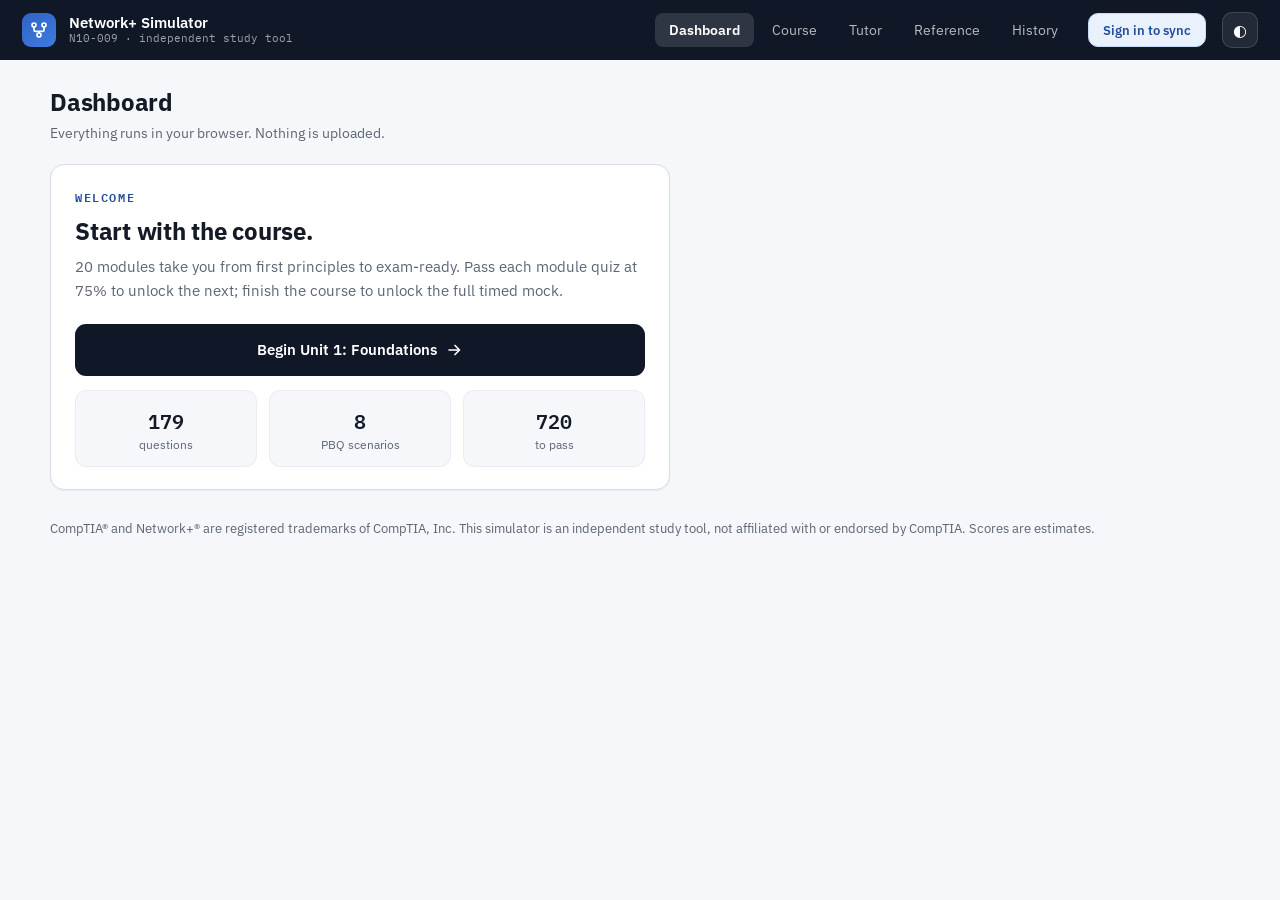
==== commit 4f9cf3c5: "NP: add StudyTheme, header toggle, two-row mobile header" ====
--- a/index.html
+++ b/index.html
@@ -4,6 +4,7 @@
 <meta charset="UTF-8">
 <meta name="viewport" content="width=device-width, initial-scale=1">
 <title>Network+ Exam Simulator</title>
+<script src="js/theme.js"></script>
 <link rel="stylesheet" href="css/style.css">
 </head>
 <body>
--- a/css/style.css
+++ b/css/style.css
@@ -49,6 +49,57 @@
   --amber-soft-border: #f0d9b3;
   --teal: #127a86;
 
+  /* dark-mode-forward semantic tokens. In light mode every value is identical to
+     the literal it replaces, so this block is a pixel-level no-op; Task 6 retunes
+     these under [data-theme="dark"]. */
+  --on-dark: #ffffff;
+  --on-dark-70: rgba(255,255,255,.7);
+  --on-dark-60: rgba(255,255,255,.6);
+  --on-dark-50: rgba(255,255,255,.5);
+  --on-dark-45: rgba(255,255,255,.45);
+  --overlay-08: rgba(255,255,255,.08);
+  --overlay-13: rgba(255,255,255,.13);
+  --overlay-14: rgba(255,255,255,.14);
+  --overlay-18: rgba(255,255,255,.18);
+  --accent-lite: #3f7be0;
+  --accent-glow: rgba(63,123,224,.35);
+  --sel-shadow: rgba(47,99,198,.3);
+  --next-shadow: rgba(47,99,198,.28);
+  --headink-hover: #1c2740;
+  --exam-head-hover: #18202f;
+  --hover-soft: #f2f6fb;
+  --accentsoft-hover: #ddebfb;
+  --bad-hover: #9d2626;
+  --good-hover: #14663a;
+  --white-hover: #eef2f8;
+  --figure-ink: #101827;
+  --pill-ink: #3d4756;
+  --hero-eyebrow: #9db6e6;
+  --hero-sub: #b9c4da;
+  --hero-meta: #c3cee2;
+  --amber-ink: #6b5417;
+  --good-ink: #2c5a3f;
+  --good-border2: #bfe3cd;
+  --track-amber: #f0e0c2;
+  --good-alt: #5b9a72;
+  --good-tint-hover: #ecf6f0;
+  --good-grad: #1f9455;
+  --bad-grad: #c93b3b;
+  --lesson-ink: #2a3140;
+  --marker-border: #aab3bf;
+  --marker-border-dim: #cbd2da;
+  --field-bg: #ffffff;
+  --field-border: #9aa5b2;
+  --terminal-ink: #d7e2ea;
+  --terminal-hl: #f0b866;
+  --terminal-err: #e8918f;
+  --timer-low: #ff9a9a;
+  --timer-low-lbl: #ffb3b3;
+  --hairline-track: #e3e7ec;
+  --line-hover: #b9c3ce;
+  --tool-line-hover: #c3ccd6;
+  --veil: rgba(8,12,20,.62);
+
   --r-frame: 16px; --r-card: 14px; --r-ctl: 10px; --r-input: 8px; --r-pill: 999px;
 
   --shadow-card: 0 1px 2px rgba(16, 24, 40, .05);
@@ -97,13 +148,13 @@
 .tophead {
   display: flex; align-items: center; justify-content: space-between;
   gap: 16px; padding: 0 22px; height: 60px; flex: 0 0 auto;
-  background: var(--headink); color: #fff;
+  background: var(--headink); color: var(--on-dark);
 }
 .tophead .brandwrap { display: flex; align-items: center; gap: 13px; min-width: 0; }
 .tophead .logo {
   width: 34px; height: 34px; flex: 0 0 auto; border-radius: 9px;
-  background: linear-gradient(150deg, var(--accent), #3f7be0);
-  display: flex; align-items: center; justify-content: center; color: #fff;
+  background: linear-gradient(150deg, var(--accent), var(--accent-lite));
+  display: flex; align-items: center; justify-content: center; color: var(--on-dark);
 }
 .tophead .names { line-height: 1.15; min-width: 0; }
 .tophead .pname { font-size: 14.5px; font-weight: 600; white-space: nowrap; }
@@ -113,12 +164,12 @@
 }
 .topnav { display: flex; align-items: center; gap: 4px; flex-wrap: wrap; }
 .topnav button {
-  background: none; border: none; color: rgba(255, 255, 255, .7);
+  background: none; border: none; color: var(--on-dark-70);
   font-size: 13.5px; padding: 8px 14px; border-radius: 8px;
   transition: background var(--mo-micro) var(--ease-out), color var(--mo-micro) var(--ease-out);
 }
-.topnav button:hover { color: #fff; background: rgba(255, 255, 255, .08); }
-.topnav button.on { background: rgba(255, 255, 255, .13); color: #fff; font-weight: 600; }
+.topnav button:hover { color: var(--on-dark); background: var(--overlay-08); }
+.topnav button.on { background: var(--overlay-13); color: var(--on-dark); font-weight: 600; }
 
 /* ---- sync ---- */
 .topright { display: flex; align-items: center; gap: 16px; min-width: 0; }
@@ -130,12 +181,12 @@
 }
 .syncpill {
   display: inline-flex; align-items: center; gap: 8px;
-  background: rgba(255, 255, 255, .08); border: 1px solid rgba(255, 255, 255, .14);
-  color: #fff; border-radius: var(--r-pill); padding: 6px 13px 6px 11px;
+  background: var(--overlay-08); border: 1px solid var(--overlay-14);
+  color: var(--on-dark); border-radius: var(--r-pill); padding: 6px 13px 6px 11px;
   font-size: 13px; font-weight: 600; max-width: 190px;
   transition: background var(--mo-micro) var(--ease-out);
 }
-.syncpill:hover { background: rgba(255, 255, 255, .14); }
+.syncpill:hover { background: var(--overlay-14); }
 .syncpill .u { overflow: hidden; text-overflow: ellipsis; white-space: nowrap; }
 .syncpill .dot { width: 8px; height: 8px; border-radius: 50%; flex: 0 0 auto; background: var(--muted); }
 .syncpill .dot.idle { background: var(--good); }
@@ -143,6 +194,16 @@
 .syncpill .dot.error { background: var(--bad); }
 .syncpill .dot.syncing { background: var(--amber); animation: syncpulse 1s var(--ease-out) infinite; }
 @keyframes syncpulse { 50% { opacity: .3; } }
+.themebtn {
+  flex: 0 0 auto;
+  display: inline-flex; align-items: center; justify-content: center;
+  width: 36px; height: 36px; padding: 0;
+  background: var(--overlay-08); border: 1px solid var(--overlay-14);
+  color: var(--on-dark); border-radius: var(--r-ctl);
+  font-size: 16px; line-height: 1;
+  transition: background var(--mo-micro) var(--ease-out);
+}
+.themebtn:hover { background: var(--overlay-14); }
 
 /* auth modal (Task 6) */
 .authtabs { display: flex; gap: 6px; margin-bottom: 16px; }
@@ -195,14 +256,14 @@
 .crumb {
   display: flex; align-items: center; gap: 11px;
   height: 56px; flex: 0 0 auto; padding: 0 22px;
-  background: var(--headink); color: #fff; font-size: 13.5px;
+  background: var(--headink); color: var(--on-dark); font-size: 13.5px;
 }
 .crumb button {
   display: inline-flex; align-items: center; gap: 8px;
-  background: none; border: none; color: rgba(255, 255, 255, .6);
+  background: none; border: none; color: var(--on-dark-60);
   font-size: 13.5px; padding: 6px 6px; border-radius: 7px;
 }
-.crumb button:hover { color: #fff; background: rgba(255, 255, 255, .08); }
+.crumb button:hover { color: var(--on-dark); background: var(--overlay-08); }
 .crumb .sep { opacity: .4; }
 .crumb .cur { font-weight: 600; }
 .crumb .right {
@@ -214,29 +275,29 @@
 .examhead {
   display: flex; align-items: center; justify-content: space-between;
   gap: 16px; padding: 0 22px; height: 54px; flex: 0 0 auto;
-  background: var(--exam-head); color: #fff;
+  background: var(--exam-head); color: var(--on-dark);
 }
 .examhead .etitle { font-size: 13.5px; font-weight: 600; }
 .examhead .enote {
   font-family: var(--font-mono); font-size: 10.5px;
-  color: rgba(255, 255, 255, .45);
+  color: var(--on-dark-45);
 }
 .examhead .readouts { display: flex; align-items: center; gap: 26px; }
 .examhead .ro { text-align: right; }
 .examhead .ro .lbl {
   display: block; font-size: 10px; text-transform: uppercase;
-  letter-spacing: .1em; color: rgba(255, 255, 255, .5);
+  letter-spacing: .1em; color: var(--on-dark-50);
 }
 .examhead .ro .val {
   font-family: var(--font-mono); font-size: 18px; font-weight: 600;
   font-variant-numeric: tabular-nums;
 }
-.timer-low { color: #ff9a9a; font-weight: 700; animation: blink 1s steps(2) infinite; }
-.timer-low-lbl { color: #ffb3b3 !important; }
+.timer-low { color: var(--timer-low); font-weight: 700; animation: blink 1s steps(2) infinite; }
+.timer-low-lbl { color: var(--timer-low-lbl) !important; }
 @keyframes blink { 50% { opacity: .32; } }
 
 /* 3px progress hairline */
-.hairline { height: 3px; flex: 0 0 auto; background: #e3e7ec; }
+.hairline { height: 3px; flex: 0 0 auto; background: var(--hairline-track); }
 .hairline > i {
   display: block; height: 100%; background: var(--accent);
   transition: width var(--mo-state) var(--ease-out);
@@ -277,28 +338,28 @@
   display: inline-flex; align-items: center; justify-content: center; gap: 9px;
   min-height: 44px; padding: 13px 20px;
   border-radius: var(--r-ctl); border: 1px solid transparent;
-  background: var(--headink); color: #fff;
+  background: var(--headink); color: var(--on-dark);
   font-size: 14.5px; font-weight: 600; line-height: 1;
   transition: background var(--mo-micro) var(--ease-out),
               border-color var(--mo-micro) var(--ease-out);
 }
-.btn:hover:not(:disabled) { background: #1c2740; }
+.btn:hover:not(:disabled) { background: var(--headink-hover); }
 .btn.exam { background: var(--exam-head); }
-.btn.exam:hover:not(:disabled) { background: #18202f; }
+.btn.exam:hover:not(:disabled) { background: var(--exam-head-hover); }
 .btn.secondary { background: var(--paper); border-color: var(--line); color: var(--ink); }
-.btn.secondary:hover:not(:disabled) { background: #f2f6fb; }
+.btn.secondary:hover:not(:disabled) { background: var(--hover-soft); }
 .btn.soft { background: var(--accentsoft); border-color: var(--accent-border); color: var(--accent2); }
-.btn.soft:hover:not(:disabled) { background: #ddebfb; }
-.btn.accent { background: var(--accent); color: #fff; }
+.btn.soft:hover:not(:disabled) { background: var(--accentsoft-hover); }
+.btn.accent { background: var(--accent); color: var(--on-dark); }
 .btn.accent:hover:not(:disabled) { background: var(--accent2); }
-.btn.danger { background: var(--bad); color: #fff; }
-.btn.danger:hover:not(:disabled) { background: #9d2626; }
+.btn.danger { background: var(--bad); color: var(--on-dark); }
+.btn.danger:hover:not(:disabled) { background: var(--bad-hover); }
 .btn.danger-outline { background: var(--paper); border-color: var(--bad-border); color: var(--bad); }
 .btn.danger-outline:hover:not(:disabled) { background: var(--badsoft); }
-.btn.good { background: var(--good); color: #fff; }
-.btn.good:hover:not(:disabled) { background: #14663a; }
-.btn.white { background: #fff; color: var(--headink); }
-.btn.white:hover:not(:disabled) { background: #eef2f8; }
+.btn.good { background: var(--good); color: var(--on-dark); }
+.btn.good:hover:not(:disabled) { background: var(--good-hover); }
+.btn.white { background: var(--on-dark); color: var(--headink); }
+.btn.white:hover:not(:disabled) { background: var(--white-hover); }
 .btn.wide { width: 100%; }
 .btn.big { padding: 16px; border-radius: 11px; font-size: 15px; }
 .btnrow { display: flex; gap: 12px; margin-top: 20px; flex-wrap: wrap; }
@@ -330,7 +391,7 @@
   display: inline-flex; align-items: center; gap: 5px;
   font-family: var(--font-mono); font-size: 11.5px;
   background: var(--sub2); border: 1px solid var(--faint);
-  border-radius: 6px; padding: 3px 9px; color: #3d4756;
+  border-radius: 6px; padding: 3px 9px; color: var(--pill-ink);
   white-space: nowrap;
 }
 .pill.good { background: var(--goodsoft); border-color: var(--good-chip); color: var(--good); font-weight: 600; }
@@ -364,24 +425,24 @@
 .hero {
   position: relative; overflow: hidden;
   background: linear-gradient(135deg, var(--headink), var(--headink2));
-  border-radius: var(--r-frame); padding: 26px 28px; color: #fff;
+  border-radius: var(--r-frame); padding: 26px 28px; color: var(--on-dark);
 }
 .hero::before {
   content: ""; position: absolute; right: -40px; top: -40px;
   width: 220px; height: 220px; border-radius: 50%;
-  background: radial-gradient(circle, rgba(63, 123, 224, .35), transparent 68%);
+  background: radial-gradient(circle, var(--accent-glow), transparent 68%);
 }
 .hero .inner { position: relative; }
-.hero .eyebrow { color: #9db6e6; }
+.hero .eyebrow { color: var(--hero-eyebrow); }
 .hero .split {
   display: flex; align-items: flex-end; justify-content: space-between;
   gap: 20px; margin-top: 12px; flex-wrap: wrap;
 }
-.hero .unit { font-size: 13px; color: #b9c4da; margin-bottom: 4px; }
+.hero .unit { font-size: 13px; color: var(--hero-sub); margin-bottom: 4px; }
 .hero h2 { margin: 0; font-size: 27px; font-weight: 700; letter-spacing: -.01em; line-height: 1.15; }
 .hero .meta {
   display: flex; align-items: center; gap: 16px; flex-wrap: wrap;
-  margin-top: 12px; font-size: 13px; color: #c3cee2;
+  margin-top: 12px; font-size: 13px; color: var(--hero-meta);
 }
 .hero .meta span { display: inline-flex; align-items: center; gap: 6px; }
 
@@ -453,9 +514,9 @@
   display: inline-flex; align-items: center; justify-content: center;
   background: var(--sub2); border: 1px solid var(--line); color: var(--muted);
 }
-.cmap .row.done .dot { background: var(--good); border-color: var(--good); color: #fff; }
+.cmap .row.done .dot { background: var(--good); border-color: var(--good); color: var(--on-dark); }
 .cmap .row.cur { font-weight: 600; }
-.cmap .row.cur .dot { background: var(--accent); border-color: var(--accent); color: #fff; }
+.cmap .row.cur .dot { background: var(--accent); border-color: var(--accent); color: var(--on-dark); }
 .cmap .row.locked { color: var(--muted); }
 .cmap .nm { flex: 1; }
 .cmap .st { font-family: var(--font-mono); font-size: 11.5px; }
@@ -470,7 +531,7 @@
   border-radius: 12px; padding: 14px 16px;
   transition: background var(--mo-micro) var(--ease-out), border-color var(--mo-micro) var(--ease-out);
 }
-.tool:hover { background: #f2f6fb; border-color: #c3ccd6; }
+.tool:hover { background: var(--hover-soft); border-color: var(--tool-line-hover); }
 .tool .tile {
   width: 34px; height: 34px; flex: 0 0 auto; border-radius: 9px;
   background: var(--accentsoft); color: var(--accent2);
@@ -495,7 +556,7 @@
 /* exam-paused / course-complete panels */
 .panel { border-radius: var(--r-card); padding: 22px 24px; }
 .panel.amber { background: var(--ambersoft); border: 1px solid var(--amber-soft-border); }
-.panel.good { background: var(--goodsoft); border: 1px solid #bfe3cd; text-align: center; padding: 24px; }
+.panel.good { background: var(--goodsoft); border: 1px solid var(--good-border2); text-align: center; padding: 24px; }
 .panel .flag {
   display: flex; align-items: center; gap: 9px;
   font-family: var(--font-mono); font-size: 13px; font-weight: 600;
@@ -503,17 +564,17 @@
 }
 .panel h3 { font-size: 20px; font-weight: 700; margin: 10px 0 4px; }
 .panel p { font-size: 14px; margin: 0; }
-.panel.amber p { color: #6b5417; }
-.panel.good p { color: #2c5a3f; font-size: 14px; margin: 8px 0 20px; }
-.panel .track { height: 8px; border-radius: 5px; background: #f0e0c2; overflow: hidden; margin: 16px 0 20px; }
+.panel.amber p { color: var(--amber-ink); }
+.panel.good p { color: var(--good-ink); font-size: 14px; margin: 8px 0 20px; }
+.panel .track { height: 8px; border-radius: 5px; background: var(--track-amber); overflow: hidden; margin: 16px 0 20px; }
 .panel .track > i { display: block; height: 100%; background: var(--amber); }
 .panel .bigtile {
   width: 52px; height: 52px; border-radius: 14px; margin-bottom: 12px;
-  background: var(--good); color: #fff;
+  background: var(--good); color: var(--on-dark);
   display: inline-flex; align-items: center; justify-content: center;
 }
 .panel .ctitle { font-size: 22px; font-weight: 700; }
-.panel .cmeta { font-family: var(--font-mono); font-size: 12.5px; color: #2c5a3f; margin-top: 12px; }
+.panel .cmeta { font-family: var(--font-mono); font-size: 12.5px; color: var(--good-ink); margin-top: 12px; }
 
 /* ================= choices ================= */
 
@@ -535,11 +596,11 @@
               border-color var(--mo-micro) var(--ease-out),
               box-shadow var(--mo-micro) var(--ease-out);
 }
-.choice:hover:not(.ro) { background: #f2f6fb; }
+.choice:hover:not(.ro) { background: var(--hover-soft); }
 .choice .letter {
   width: 26px; height: 26px; flex: 0 0 auto;
   display: inline-flex; align-items: center; justify-content: center;
-  border: 2px solid #aab3bf; border-radius: 50%; background: transparent;
+  border: 2px solid var(--marker-border); border-radius: 50%; background: transparent;
   font-size: 12.5px; font-weight: 700; color: var(--muted);
   transition: background var(--mo-micro) var(--ease-out), border-color var(--mo-micro) var(--ease-out);
 }
@@ -548,11 +609,11 @@
 
 .choice.selected {
   background: var(--accentsoft); border-color: var(--accent);
-  box-shadow: 0 2px 8px -2px rgba(47, 99, 198, .3);
-}
-.choice.selected .letter { background: var(--accent); border-color: var(--accent); color: #fff; }
+  box-shadow: 0 2px 8px -2px var(--sel-shadow);
+}
+.choice.selected .letter { background: var(--accent); border-color: var(--accent); color: var(--on-dark); }
 .choice.dim { opacity: .7; }
-.choice.dim .letter { border-color: #cbd2da; }
+.choice.dim .letter { border-color: var(--marker-border-dim); }
 .choice .maxhint {
   margin-left: auto; flex: 0 0 auto;
   font-family: var(--font-mono); font-size: 11.5px; color: var(--muted);
@@ -561,9 +622,9 @@
 /* review states */
 .choice.ro { cursor: default; }
 .choice.correct { background: var(--goodsoft); border-color: var(--good-border); }
-.choice.correct .letter { background: var(--good); border-color: var(--good); color: #fff; }
+.choice.correct .letter { background: var(--good); border-color: var(--good); color: var(--on-dark); }
 .choice.wrongpick { background: var(--badsoft); border-color: var(--bad-border); }
-.choice.wrongpick .letter { background: var(--bad); border-color: var(--bad); color: #fff; }
+.choice.wrongpick .letter { background: var(--bad); border-color: var(--bad); color: var(--on-dark); }
 .choice .tag {
   margin-left: auto; flex: 0 0 auto;
   display: inline-flex; align-items: center; gap: 5px;
@@ -594,13 +655,13 @@
 }
 .flagbtn .box {
   width: 19px; height: 19px; flex: 0 0 auto;
-  border: 2px solid #aab3bf; border-radius: 4px;
+  border: 2px solid var(--marker-border); border-radius: 4px;
   display: inline-flex; align-items: center; justify-content: center;
   color: transparent;
   transition: background var(--mo-micro) var(--ease-out), border-color var(--mo-micro) var(--ease-out);
 }
 .flagbtn.on { color: var(--amber); font-weight: 600; }
-.flagbtn.on .box { background: var(--amber); border-color: var(--amber); color: #fff; }
+.flagbtn.on .box { background: var(--amber); border-color: var(--amber); color: var(--on-dark); }
 .flagrow .qnum {
   margin-left: auto; font-family: var(--font-mono);
   font-size: 13px; font-weight: 600; color: var(--ink);
@@ -609,13 +670,13 @@
 /* ================= terminal & figures ================= */
 
 .terminal {
-  background: var(--exam-head); color: #d7e2ea;
+  background: var(--exam-head); color: var(--terminal-ink);
   font-family: var(--font-mono); font-size: 13px; line-height: 1.55;
   border-radius: 9px; padding: 15px 17px; margin: 12px 0;
   white-space: pre; overflow-x: auto;
 }
-.terminal .hl { color: #f0b866; }
-.terminal .err { color: #e8918f; }
+.terminal .hl { color: var(--terminal-hl); }
+.terminal .err { color: var(--terminal-err); }
 .figure { text-align: center; margin: 16px 0; }
 .figure svg { max-width: 100%; height: auto; }
 
@@ -634,14 +695,14 @@
 .pbq-item b, .pbq-item code { font-family: var(--font-mono); font-weight: 600; }
 .pbq-item input[type=text] {
   width: 100%; font-family: var(--font-mono); font-size: 14px;
-  padding: 9px 11px; color: var(--ink); background: #fff;
-  border: 1.5px solid #9aa5b2; border-radius: 7px;
+  padding: 9px 11px; color: var(--ink); background: var(--field-bg);
+  border: 1.5px solid var(--field-border); border-radius: 7px;
 }
 .selwrap { position: relative; }
 .selwrap select {
   width: 100%; font-size: 13.5px; padding: 9px 30px 9px 11px;
-  color: var(--ink); background: #fff;
-  border: 1.5px solid #9aa5b2; border-radius: 7px;
+  color: var(--ink); background: var(--field-bg);
+  border: 1.5px solid var(--field-border); border-radius: 7px;
   appearance: none; -webkit-appearance: none; cursor: pointer;
 }
 .selwrap .chev {
@@ -678,14 +739,14 @@
   color: var(--ink); font-size: 13.5px; font-weight: 600;
   transition: background var(--mo-micro) var(--ease-out);
 }
-.fbtn:hover:not(:disabled) { background: #f2f6fb; }
+.fbtn:hover:not(:disabled) { background: var(--hover-soft); }
 .fbtn:disabled { opacity: .5; cursor: not-allowed; }
-.fbtn.primary { background: var(--exam-head); border-color: var(--exam-head); color: #fff; padding: 10px 22px; }
-.fbtn.primary:hover:not(:disabled) { background: #18202f; }
+.fbtn.primary { background: var(--exam-head); border-color: var(--exam-head); color: var(--on-dark); padding: 10px 22px; }
+.fbtn.primary:hover:not(:disabled) { background: var(--exam-head-hover); }
 .fbtn.danger { border-color: var(--bad-border); color: var(--bad); }
 .fbtn.danger:hover:not(:disabled) { background: var(--badsoft); }
-.fbtn.danger-solid { background: var(--bad); border-color: var(--bad); color: #fff; }
-.fbtn.danger-solid:hover:not(:disabled) { background: #9d2626; }
+.fbtn.danger-solid { background: var(--bad); border-color: var(--bad); color: var(--on-dark); }
+.fbtn.danger-solid:hover:not(:disabled) { background: var(--bad-hover); }
 
 /* ================= review screen ================= */
 
@@ -702,11 +763,11 @@
   font-size: 13px; font-weight: 600;
   transition: background var(--mo-micro) var(--ease-out);
 }
-.rev-filters button:hover:not(.on) { background: #f2f6fb; }
+.rev-filters button:hover:not(.on) { background: var(--hover-soft); }
 .rev-filters button.flag { border-color: var(--amber-border); color: var(--amber); }
 .rev-filters button.inc { border-color: var(--bad-border); color: var(--bad); }
 .rev-filters button.on {
-  background: var(--exam-head); border-color: var(--exam-head); color: #fff;
+  background: var(--exam-head); border-color: var(--exam-head); color: var(--on-dark);
 }
 
 .rev-grid { display: grid; grid-template-columns: repeat(auto-fill, minmax(140px, 1fr)); gap: 8px; }
@@ -716,7 +777,7 @@
   background: var(--paper); border: 1px solid var(--line); border-radius: 9px;
   transition: background var(--mo-micro) var(--ease-out), border-color var(--mo-micro) var(--ease-out);
 }
-.rev-cell:hover { border-color: #b9c3ce; }
+.rev-cell:hover { border-color: var(--line-hover); }
 .rev-cell .qn {
   display: flex; align-items: center; gap: 5px;
   font-family: var(--font-mono); font-size: 12.5px; font-weight: 600;
@@ -738,14 +799,14 @@
 .banner {
   display: flex; align-items: center; justify-content: space-between;
   gap: 20px; flex-wrap: wrap;
-  border-radius: var(--r-frame); padding: 26px 28px; color: #fff;
-}
-.banner.pass { background: linear-gradient(135deg, var(--good), #1f9455); }
-.banner.fail { background: linear-gradient(135deg, var(--bad), #c93b3b); }
+  border-radius: var(--r-frame); padding: 26px 28px; color: var(--on-dark);
+}
+.banner.pass { background: linear-gradient(135deg, var(--good), var(--good-grad)); }
+.banner.fail { background: linear-gradient(135deg, var(--bad), var(--bad-grad)); }
 .banner .left { display: flex; align-items: center; gap: 16px; }
 .banner .tile {
   width: 56px; height: 56px; flex: 0 0 auto; border-radius: 15px;
-  background: rgba(255, 255, 255, .18);
+  background: var(--overlay-18);
   display: inline-flex; align-items: center; justify-content: center;
 }
 .banner .word { font-size: 30px; font-weight: 800; letter-spacing: -.01em; }
@@ -770,7 +831,7 @@
 }
 .score-card .val {
   font-family: var(--font-mono); font-size: 30px; font-weight: 700;
-  color: var(--headink); margin: 4px 0;
+  color: var(--figure-ink); margin: 4px 0;
 }
 .score-card .pct { font-size: 12px; color: var(--muted); }
 
@@ -781,7 +842,7 @@
 }
 .nextstep .tile {
   width: 38px; height: 38px; flex: 0 0 auto; border-radius: 10px;
-  background: var(--accent); color: #fff;
+  background: var(--accent); color: var(--on-dark);
   display: inline-flex; align-items: center; justify-content: center;
 }
 .nextstep .txt { flex: 1; min-width: 0; }
@@ -835,7 +896,7 @@
   background: var(--paper); border: 1px solid var(--line);
   border-radius: 11px; padding: 14px 18px; margin-bottom: 9px; font-size: 14px;
 }
-.attempt-row.pass { background: var(--good-tint); border-color: #bfe3cd; }
+.attempt-row.pass { background: var(--good-tint); border-color: var(--good-border2); }
 .attempt-row .date { color: var(--muted); }
 .attempt-row .right { display: flex; align-items: center; gap: 16px; }
 .attempt-row .vd { display: inline-flex; align-items: center; gap: 6px; font-weight: 700; font-size: 13px; }
@@ -847,7 +908,7 @@
   display: flex; align-items: center; justify-content: space-between;
   gap: 14px; margin-bottom: 18px;
 }
-.misshead .n { font-family: var(--font-mono); font-size: 32px; font-weight: 700; color: var(--headink); }
+.misshead .n { font-family: var(--font-mono); font-size: 32px; font-weight: 700; color: var(--figure-ink); }
 .misshead .l { font-size: 13px; color: var(--muted); }
 .missrow {
   display: flex; align-items: center; gap: 10px;
@@ -878,7 +939,7 @@
 
 .modal-veil {
   position: fixed; inset: 0; z-index: 100;
-  background: rgba(8, 12, 20, .62);
+  background: var(--veil);
   display: flex; align-items: center; justify-content: center; padding: 20px;
   animation: veilin var(--mo-state) var(--ease-out) both;
 }
@@ -923,7 +984,7 @@
 .progcard .track { height: 14px; border-radius: 7px; background: var(--sub2); overflow: hidden; }
 .progcard .track > i {
   display: block; height: 100%;
-  background: linear-gradient(90deg, var(--accent), #3f7be0);
+  background: linear-gradient(90deg, var(--accent), var(--accent-lite));
   transition: width var(--mo-state) var(--ease-out);
 }
 
@@ -941,7 +1002,7 @@
   transition: background var(--mo-micro) var(--ease-out),
               border-color var(--mo-micro) var(--ease-out);
 }
-.mod-row:hover:not(.locked) { background: #f2f6fb; }
+.mod-row:hover:not(.locked) { background: var(--hover-soft); }
 .mod-ic {
   width: 26px; height: 26px; flex: 0 0 auto; border-radius: 50%;
   display: inline-flex; align-items: center; justify-content: center;
@@ -959,16 +1020,16 @@
 }
 
 .mod-row.done { background: var(--good-tint); border-color: var(--good-row); }
-.mod-row.done:hover { background: #ecf6f0; }
-.mod-row.done .mod-ic { background: var(--good); border-color: var(--good); color: #fff; }
+.mod-row.done:hover { background: var(--good-tint-hover); }
+.mod-row.done .mod-ic { background: var(--good); border-color: var(--good); color: var(--on-dark); }
 .mod-row.done .mod-st { color: var(--good); }
-.mod-row.done.cp .mod-ic { background: #5b9a72; border-color: #5b9a72; }
+.mod-row.done.cp .mod-ic { background: var(--good-alt); border-color: var(--good-alt); }
 
 .mod-row.next {
   padding: 15px; border: 2px solid var(--accent);
-  box-shadow: 0 2px 10px -2px rgba(47, 99, 198, .28);
-}
-.mod-row.next .mod-ic { width: 28px; height: 28px; background: var(--accent); border-color: var(--accent); color: #fff; }
+  box-shadow: 0 2px 10px -2px var(--next-shadow);
+}
+.mod-row.next .mod-ic { width: 28px; height: 28px; background: var(--accent); border-color: var(--accent); color: var(--on-dark); }
 .mod-row.next .mod-title { font-size: 15px; font-weight: 700; }
 .mod-row.next .mod-meta { color: var(--accent2); }
 .mod-row.next .mod-st { color: var(--accent2); font-weight: 700; font-size: 12.5px; }
@@ -982,7 +1043,7 @@
 /* ================= lesson reader ================= */
 
 .lesson-h1 { font-size: 30px; font-weight: 700; letter-spacing: -.02em; line-height: 1.15; margin: 0 0 20px; }
-.lesson { font-size: 16.5px; line-height: 1.72; color: #2a3140; }
+.lesson { font-size: 16.5px; line-height: 1.72; color: var(--lesson-ink); }
 .lesson h2 {
   font-size: 20px; font-weight: 600; color: var(--ink); letter-spacing: -.01em;
   margin: 30px 0 12px; padding-bottom: 8px; border-bottom: 2px solid var(--sub2);
@@ -1021,7 +1082,7 @@
 .lesson .worked h4 {
   margin: 0 0 8px;
   font-family: var(--font-mono); font-size: 13px; font-weight: 600;
-  text-transform: uppercase; letter-spacing: .06em; color: var(--headink);
+  text-transform: uppercase; letter-spacing: .06em; color: var(--figure-ink);
 }
 .lessonfoot {
   display: flex; justify-content: space-between; gap: 14px;
@@ -1054,8 +1115,8 @@
   background: var(--paper); border: 1.5px solid var(--line); color: var(--muted);
   font-size: 13px; font-weight: 600;
 }
-.tabs button:hover:not(.on) { background: #f2f6fb; }
-.tabs button.on { background: var(--exam-head); border-color: var(--exam-head); color: #fff; }
+.tabs button:hover:not(.on) { background: var(--hover-soft); }
+.tabs button.on { background: var(--exam-head); border-color: var(--exam-head); color: var(--on-dark); }
 
 .tablewrap {
   border: 1px solid var(--line); border-radius: 11px;
@@ -1064,7 +1125,7 @@
 .sheet-table { border-collapse: collapse; width: 100%; font-size: 13.5px; }
 .sheet-table th {
   position: sticky; top: 0; z-index: 1;
-  background: var(--headink); color: #fff; text-align: left;
+  background: var(--headink); color: var(--on-dark); text-align: left;
   font-family: var(--font-mono); font-size: 12px; font-weight: 600;
   letter-spacing: .04em; text-transform: uppercase; padding: 10px 14px;
 }
@@ -1099,7 +1160,7 @@
   font-family: var(--font-mono); font-size: 14px; font-weight: 600; color: var(--muted);
   transition: background var(--mo-micro) var(--ease-out), border-color var(--mo-micro) var(--ease-out);
 }
-.seg button:hover:not(.on) { background: #f2f6fb; }
+.seg button:hover:not(.on) { background: var(--hover-soft); }
 .seg button.on { background: var(--accentsoft); border-color: var(--accent); color: var(--accent2); }
 
 .fb-banner {
@@ -1117,7 +1178,7 @@
 .itembar i.ok { background: var(--good); }
 
 .summary { text-align: center; padding: 8px 0; }
-.summary .big { font-family: var(--font-mono); font-size: 46px; font-weight: 700; color: var(--headink); }
+.summary .big { font-family: var(--font-mono); font-size: 46px; font-weight: 700; color: var(--figure-ink); }
 .summary .big span { font-size: 26px; color: var(--muted); }
 .summary .cap { font-size: 14px; color: var(--muted); margin-top: 4px; }
 .summary .tiles { display: flex; gap: 10px; margin: 20px 0; }
@@ -1128,6 +1189,18 @@
   .stage-inner { padding: 20px 16px 32px; }
   .tophead, .crumb { padding: 0 16px; }
   .tophead { height: auto; min-height: 60px; padding: 10px 16px; flex-wrap: wrap; }
+
+  /* two controlled rows: [brand · sync-dot · theme] / [nav full width] */
+  .tophead { align-items: center; row-gap: 10px; column-gap: 12px; }
+  .topright { display: contents; }
+  .brandwrap { order: 0; margin-right: auto; flex: 1 1 0; } /* basis 0 keeps brand on row 1; grows into leftover */
+  .psub { overflow: hidden; text-overflow: ellipsis; }      /* subtitle ellipsizes instead of pushing the theme button to a third row */
+  .syncwrap { order: 1; }
+  .themebtn { order: 2; width: 40px; height: 40px; }
+  .topnav { order: 3; flex-basis: 100%; width: 100%; margin-top: 2px; }
+  .topnav button { flex: 1; text-align: center; padding: 8px 6px; }
+  .syncpill { max-width: none; padding: 6px; }
+  .syncpill .u { display: none; }
 
   /* exam header condenses: title + timer inline, counter below */
   .examhead {
@@ -1141,7 +1214,7 @@
   .examhead .ro { text-align: left; }
   .examhead .ro .lbl { display: none; }
   .examhead .ro .val { font-size: 13px; }
-  .examhead .ro.q .val { color: rgba(255, 255, 255, .5); font-weight: 400; font-size: 11px; }
+  .examhead .ro.q .val { color: var(--on-dark-50); font-weight: 400; font-size: 11px; }
 
   .lowtime { padding: 10px 16px; font-size: 12.5px; }
   .examfoot {
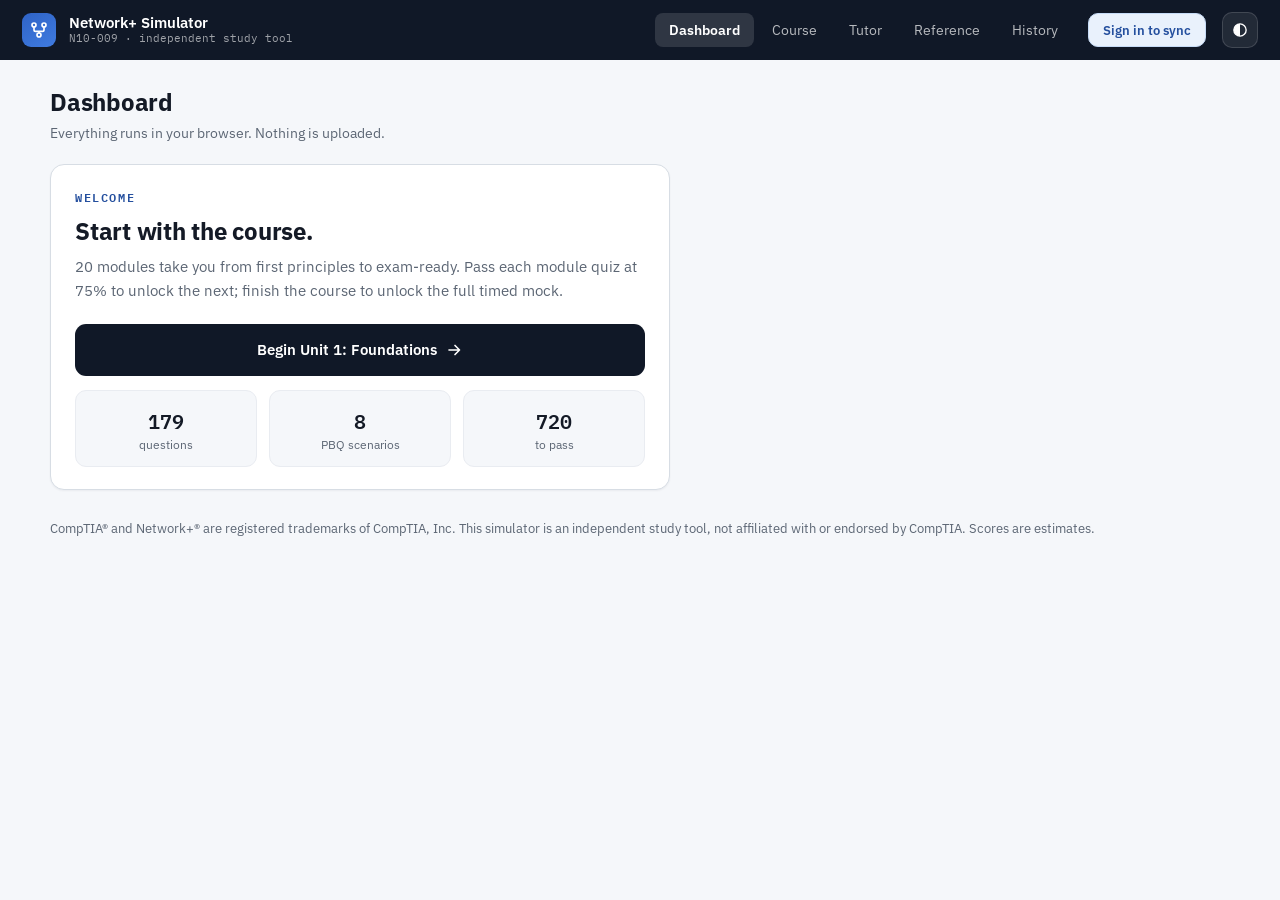
==== commit e357c3f9: "NP: manifest, iOS install meta, precache service worker" ====
--- a/index.html
+++ b/index.html
@@ -2,8 +2,14 @@
 <html lang="en">
 <head>
 <meta charset="UTF-8">
-<meta name="viewport" content="width=device-width, initial-scale=1">
+<meta name="viewport" content="width=device-width, initial-scale=1, viewport-fit=cover">
 <title>Network+ Exam Simulator</title>
+<link rel="manifest" href="manifest.webmanifest">
+<link rel="apple-touch-icon" href="icons/apple-touch-icon.png">
+<meta name="apple-mobile-web-app-capable" content="yes">
+<meta name="apple-mobile-web-app-title" content="Network+">
+<meta name="apple-mobile-web-app-status-bar-style" content="black-translucent">
+<meta name="theme-color" content="#101827">
 <script src="js/theme.js"></script>
 <link rel="stylesheet" href="css/style.css">
 </head>
@@ -34,5 +40,6 @@
 <script src="js/course.js"></script>
 <script src="js/sync.js"></script>
 <script src="js/app.js"></script>
+<script src="js/pwa.js"></script>
 </body>
 </html>
--- a/css/style.css
+++ b/css/style.css
@@ -100,6 +100,17 @@
   --tool-line-hover: #c3ccd6;
   --veil: rgba(8,12,20,.62);
 
+  /* JS-drawn SVG inks. Results trend chart + the PBQ topology diagram, both
+     rendered on --paper cards. Light values are the exact former hardcoded
+     literals, so light mode is a pixel-level no-op; retuned under
+     [data-theme="dark"] below. Trend series/dots reuse --accent/--good/--bad. */
+  --chart-trend-grid:    #e3e7ec;   /* results trend gridlines */
+  --diagram-node:        #ffffff;   /* topology plain-box fill (was #fff) */
+  --diagram-node-alt:    #eef1f5;   /* topology device-box fill A/B/C */
+  --diagram-stroke:      #333333;   /* topology outlines + connector lines (was #333) */
+  --diagram-label:       #16181c;   /* topology primary labels */
+  --diagram-label-muted: #5b6572;   /* topology muted labels */
+
   --r-frame: 16px; --r-card: 14px; --r-ctl: 10px; --r-input: 8px; --r-pill: 999px;
 
   --shadow-card: 0 1px 2px rgba(16, 24, 40, .05);
@@ -204,6 +215,7 @@
   transition: background var(--mo-micro) var(--ease-out);
 }
 .themebtn:hover { background: var(--overlay-14); }
+.themebtn svg { display: block; }
 
 /* auth modal (Task 6) */
 .authtabs { display: flex; gap: 6px; margin-bottom: 16px; }
@@ -1243,3 +1255,103 @@
     scroll-behavior: auto !important;
   }
 }
+
+/* ================= dark theme ================= */
+
+[data-theme="dark"] {
+  color-scheme: dark;
+
+  /* surfaces — same ladder as GRE (sibling-consistent) */
+  --page:   #090d13;
+  --sub:    #0e131c;
+  --paper:  #171e29;
+  --sub2:   #1f2836;
+  --faint:  #273143;
+  --line:   #333d51;
+  --line-hover: #3f4a60;
+  --tool-line-hover: #3f4a60;
+
+  /* ink */
+  --ink:        #e8ecf3;   /* 14.1:1 on --paper */
+  --muted:      #9aa6b6;   /* 6.8:1 on --paper */
+  --figure-ink: #e8ecf3;
+  --pill-ink:   #c2cbd8;
+  --lesson-ink: #d4dae4;
+
+  /* chrome */
+  --headink:        #141c2b;
+  --headink2:       #1c2740;
+  --headink-hover:  #1f2a3d;
+  --exam-head:      #1a2432;   /* elevated exam tier */
+  --exam-head-hover:#212c3d;
+  --on-dark: #eef2f8;
+
+  /* accent */
+  --accent:        #5a8fe0;
+  --accent2:       #9cc0f5;    /* 9.0:1 on --paper */
+  --accentsoft:    #1b2942;
+  --accent-border: #34517d;
+  --accent-lite:   #7aa6ec;
+  --accent-glow:   rgba(122,166,236,.28);
+  --accentsoft-hover: #223458;
+  --sel-shadow:    rgba(90,143,224,.30);
+  --next-shadow:   rgba(90,143,224,.30);
+
+  --teal: #4bb8c4;
+
+  /* semantic */
+  --good: #46b071;  --goodsoft: #16311f;  --good-border: #2f6b45;
+  --good-tint: #12261a; --good-chip: #2b5a3c; --good-row: #234a30;
+  --good-tint-hover: #16311f; --good-alt: #3f9a68;
+  --good-border2: #2f6b45; --good-ink: #8fd3a9; --good-hover: #3a9560;
+  --good-grad: #2f8f57;
+
+  --bad: #e5716b;   --badsoft: #331b1b;   --bad-border: #6e3230;
+  --bad-hover: #c85852; --bad-grad: #c1524d;
+
+  --amber: #dca63f; --ambersoft: #2c2312; --amber-border: #5e4a24;
+  --amber-soft-border: #5e4a24; --amber-ink: #e0b878;
+  --track-amber: #3a2f16;
+
+  /* markers + fields */
+  --marker-border: #6b788c;  --marker-border-dim: #4a5568;
+  --field-bg: #10151e;  --field-border: #46536a;
+
+  /* terminal — elevated exam device (on --exam-head bg) */
+  --terminal-ink: #cdd9e2;  --terminal-hl: #f0b866;  --terminal-err: #e8918f;
+
+  /* exam timers + hairline */
+  --timer-low: #ff9a9a;  --timer-low-lbl: #ffb3b3;  --hairline-track: #273143;
+
+  /* hovers */
+  --hover-soft: #202a39;  --white-hover: #dde4ee;
+
+  /* shadows → borders */
+  --shadow-card:  0 0 0 1px rgba(0,0,0,.35);
+  --shadow-frame: 0 0 0 1px rgba(0,0,0,.4);
+  --shadow-modal: 0 24px 60px rgba(0,0,0,.7);
+
+  --focus-ring: 0 0 0 3px rgba(122,166,236,.55);
+  --veil: rgba(4,7,12,.72);
+
+  /* white-alpha overlays on permanently-dark chrome — restated for intent */
+  --on-dark-70: rgba(255,255,255,.66); --on-dark-60: rgba(255,255,255,.58);
+  --on-dark-50: rgba(255,255,255,.5);  --on-dark-45: rgba(255,255,255,.45);
+  --overlay-08: rgba(255,255,255,.06); --overlay-13: rgba(255,255,255,.11);
+  --overlay-14: rgba(255,255,255,.13); --overlay-18: rgba(255,255,255,.16);
+
+  /* JS-drawn SVG inks — retuned for readability on --paper (#171e29).
+     grid >=3:1, strokes >=3:1, labels >=4.5:1. Trend-grid mirrors GRE. */
+  --chart-trend-grid:    #616e88;   /* 3.26:1 on --paper (matches GRE) */
+  --diagram-node:        #1f2836;   /* raised box surface (= --sub2) */
+  --diagram-node-alt:    #273143;   /* device box, one step lighter (= --faint) */
+  --diagram-stroke:      #8b96a8;   /* 5.6:1 on --paper — outlines + connectors */
+  --diagram-label:       #e8ecf3;   /* ink; >=10:1 on node fills */
+  --diagram-label-muted: #9aa6b6;   /* 5.0:1 on node fills */
+}
+
+/* Dark-only usage fix (outside the token block; light mode untouched).
+   This stylesheet uses --headink both as chrome surface AND as heading ink
+   (.pbq-title). The dark retune above turns that into dark-on-dark text
+   (~1.3:1). Scope the affected usage back to a legible value. */
+[data-theme="dark"] .pbq-title { color: var(--ink); }
